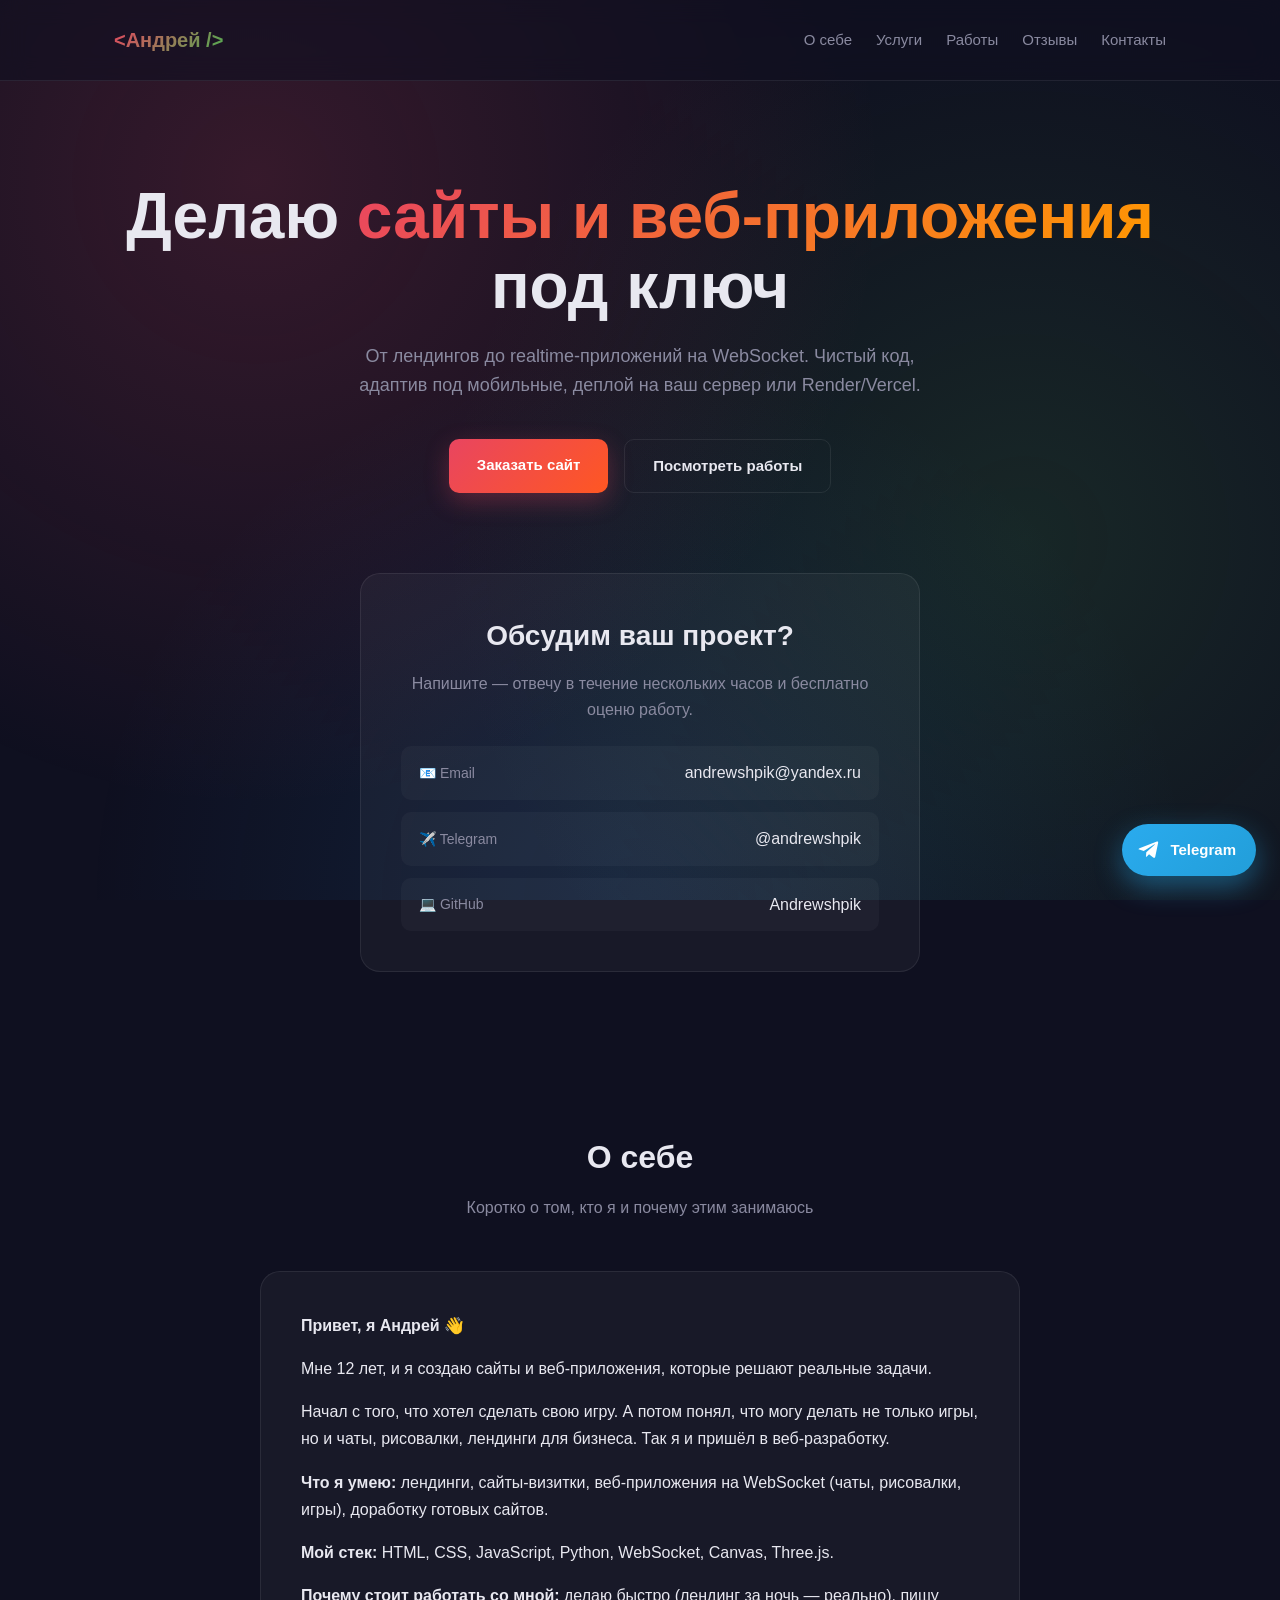
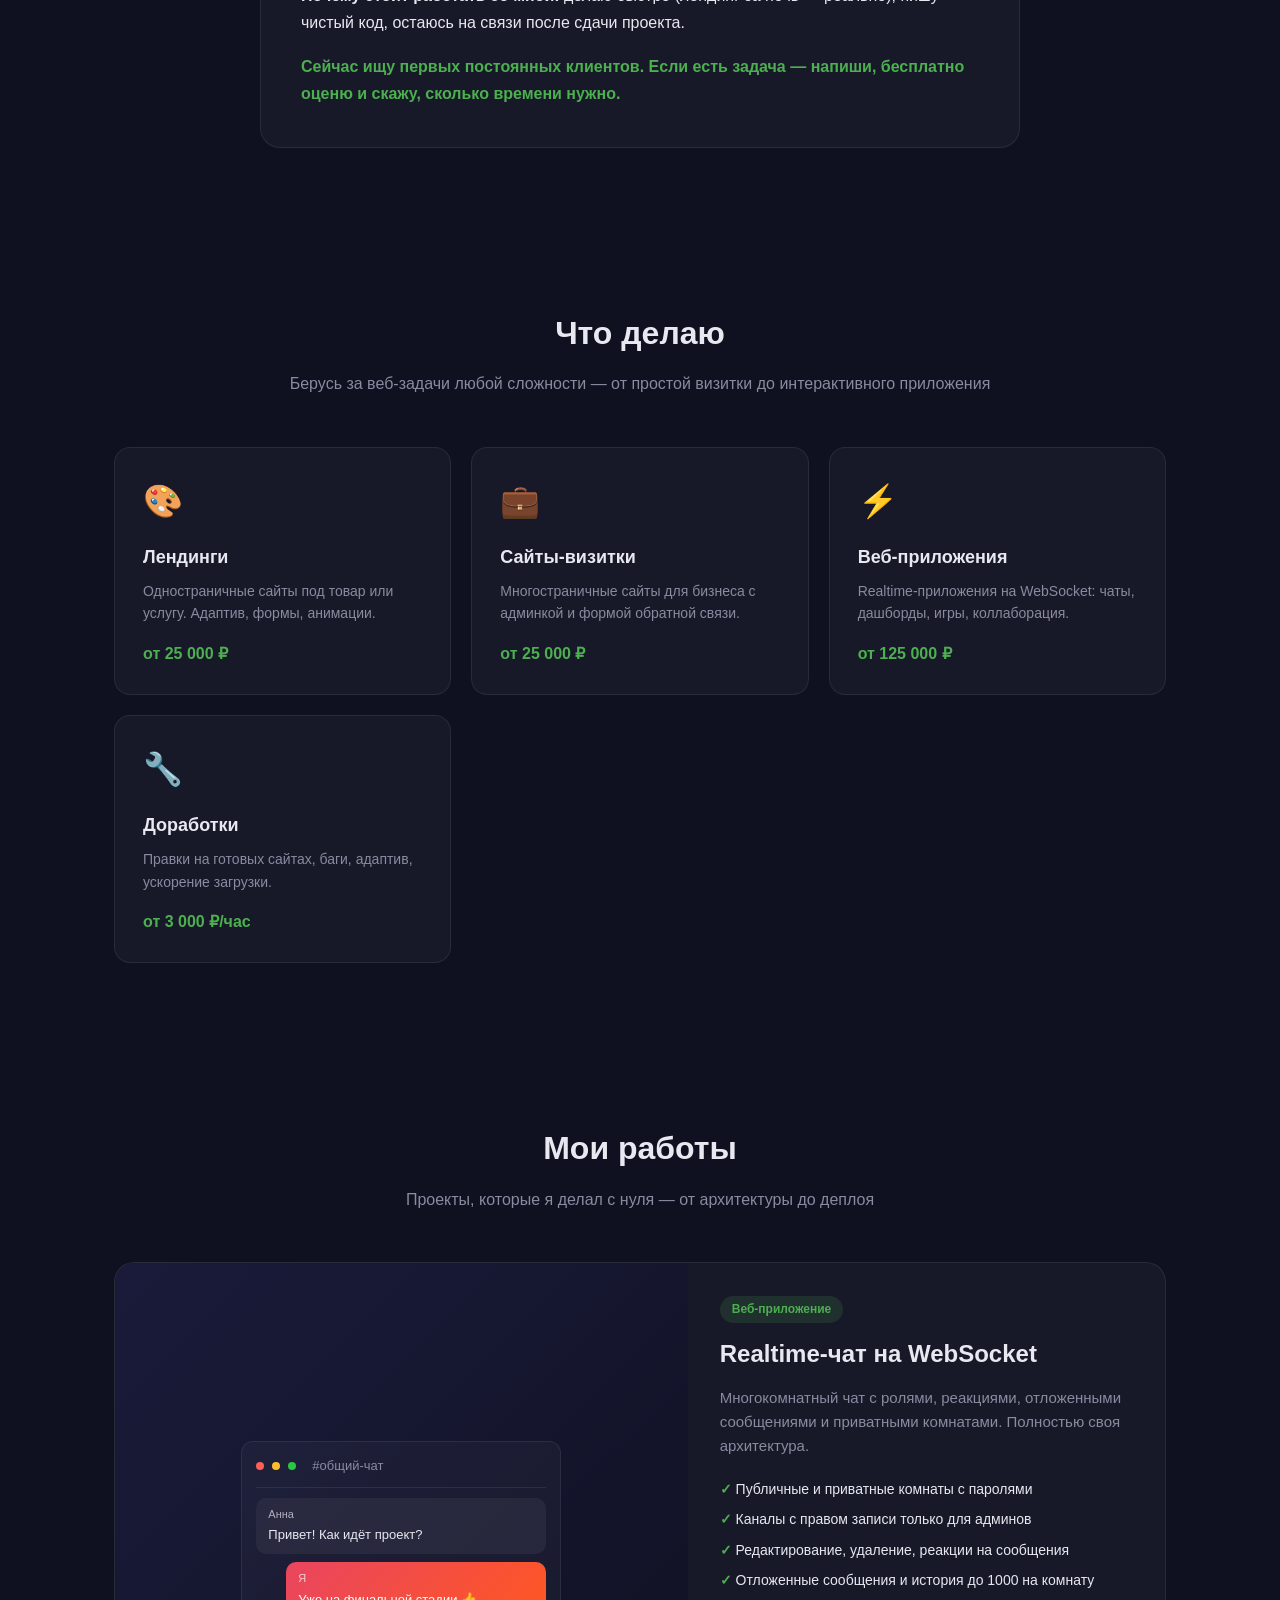
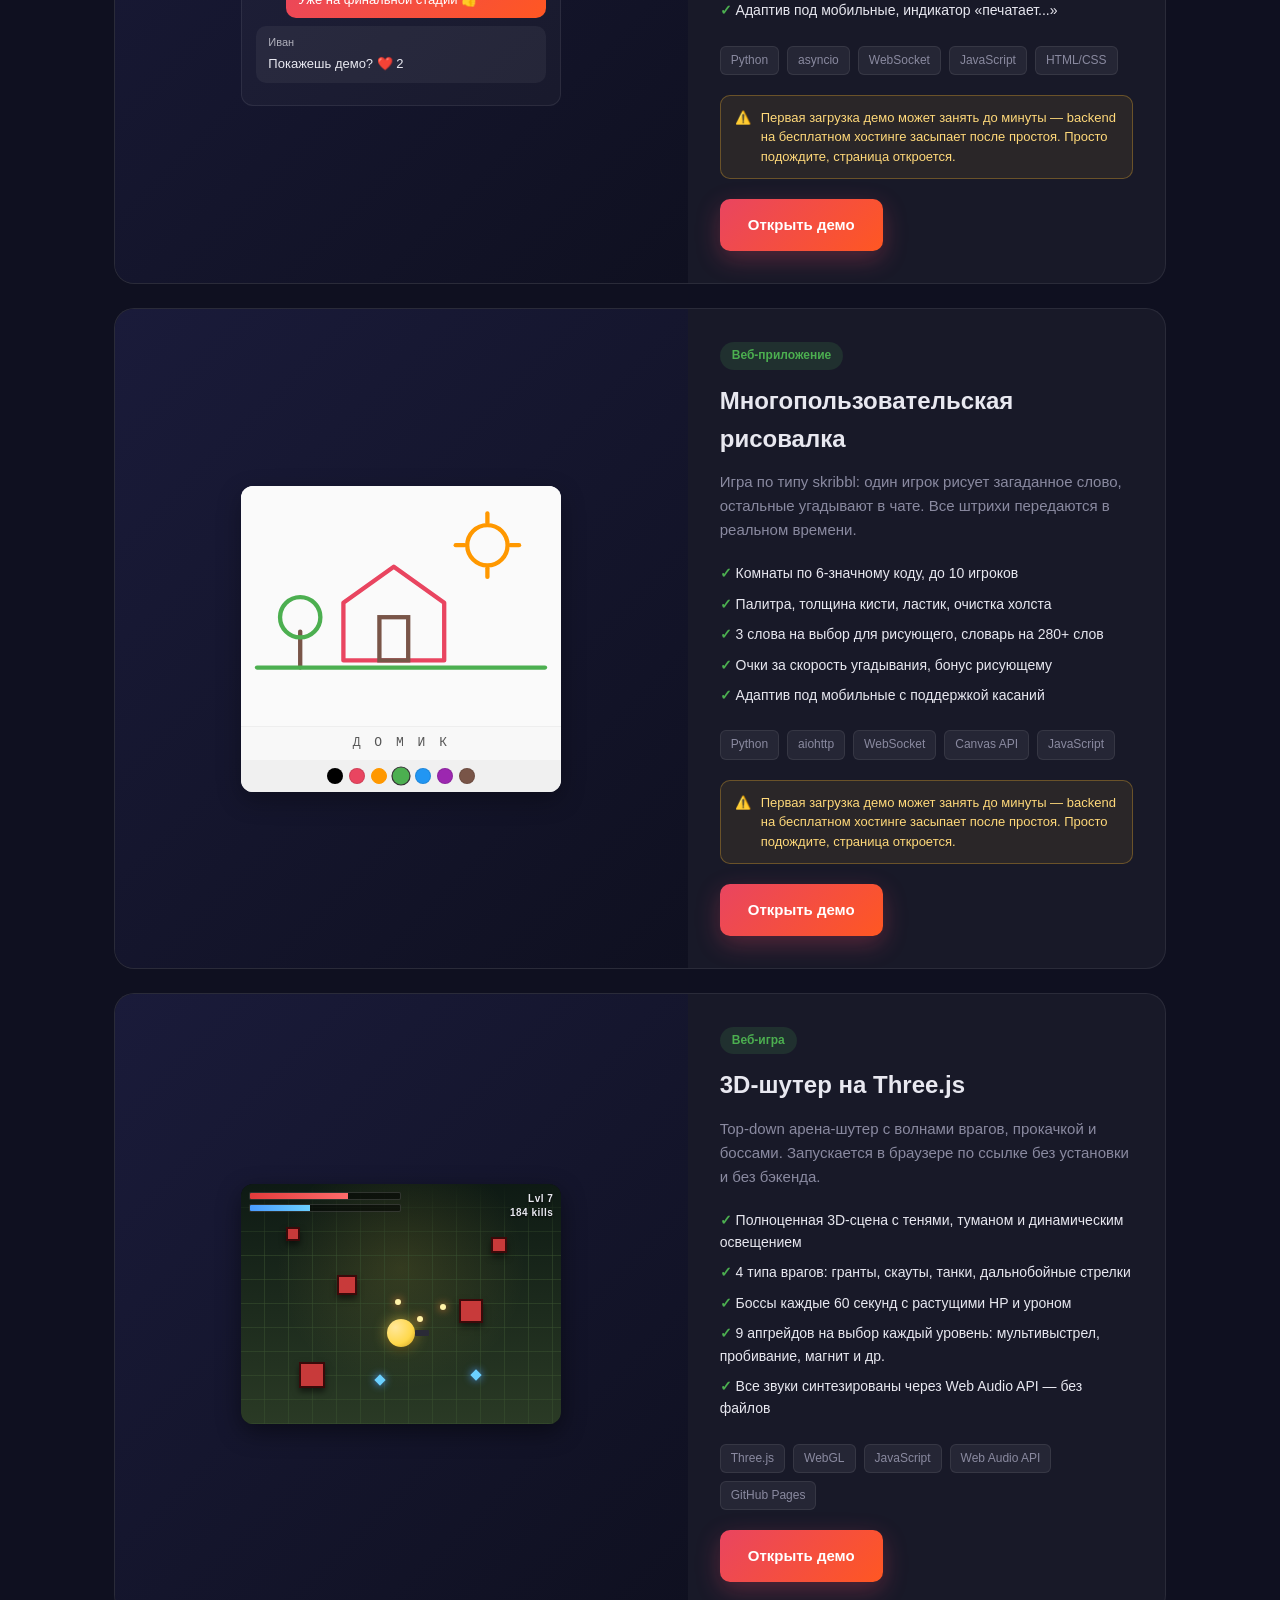
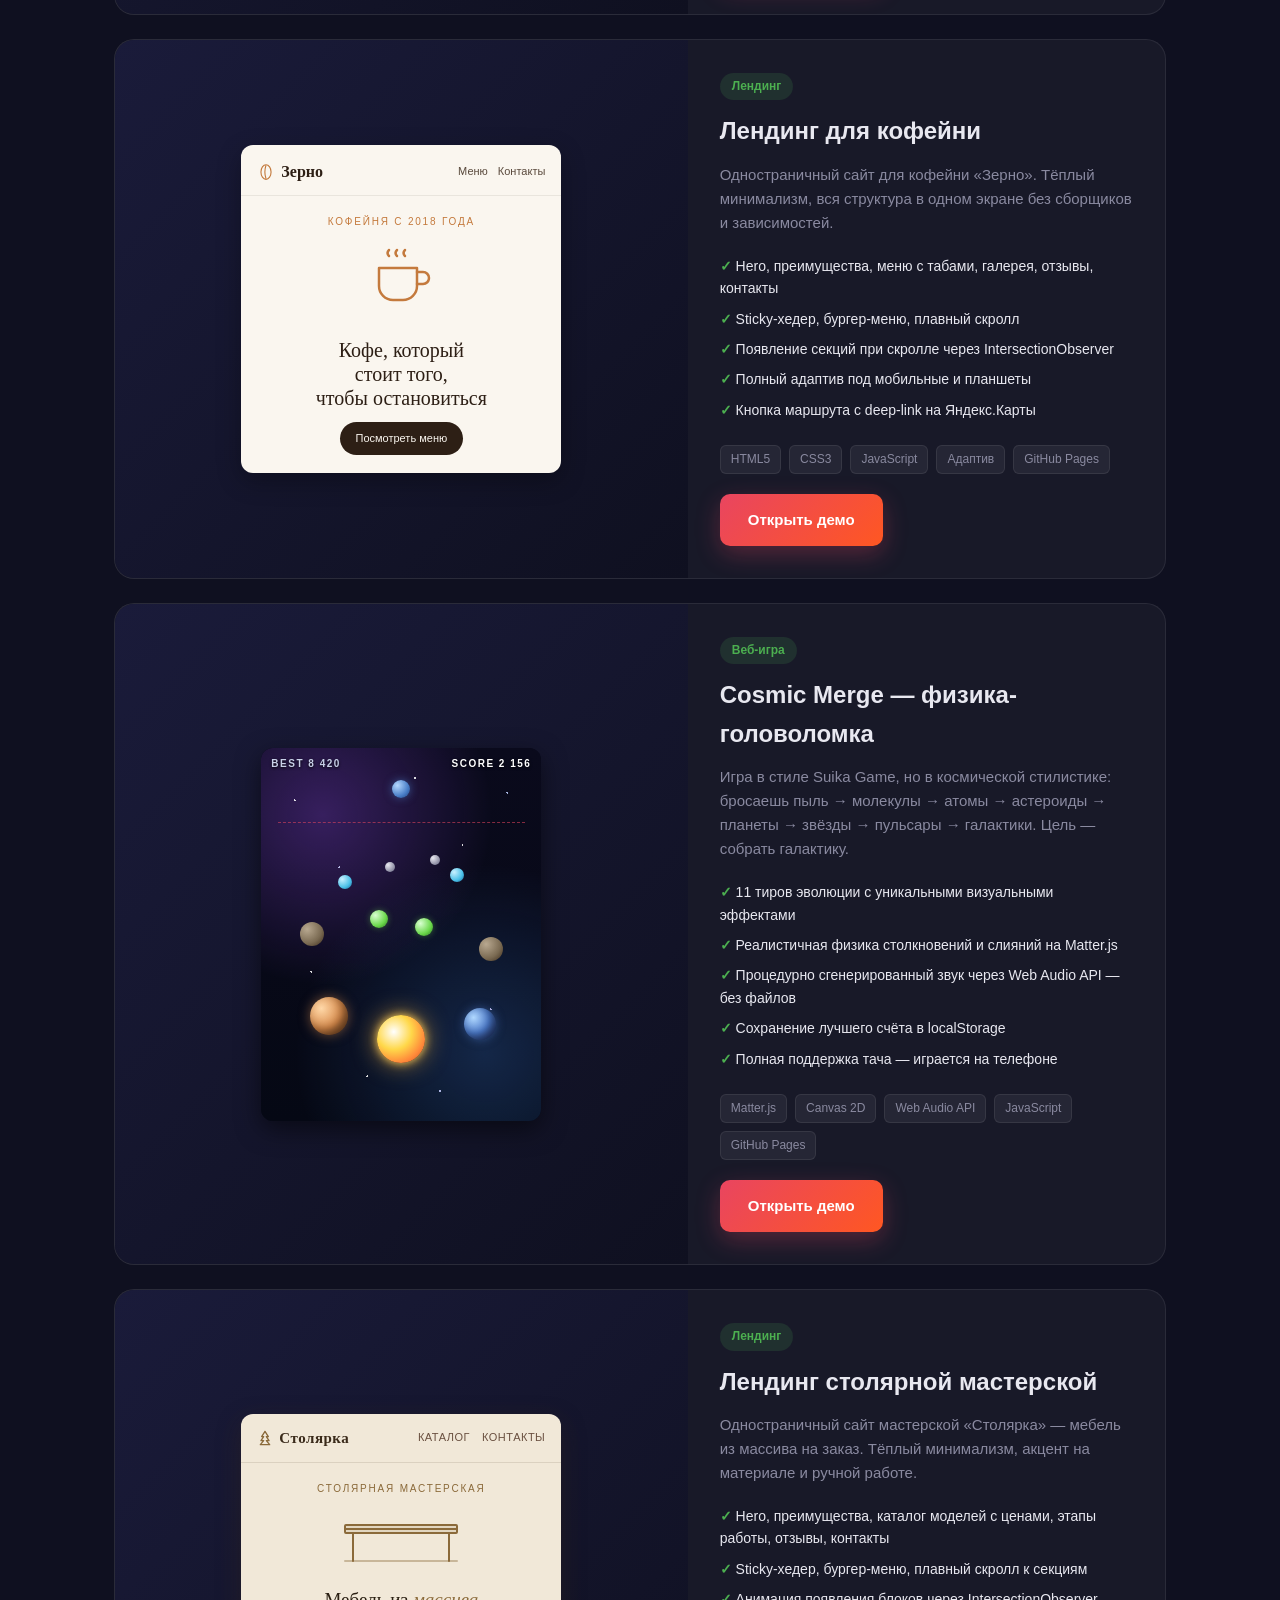
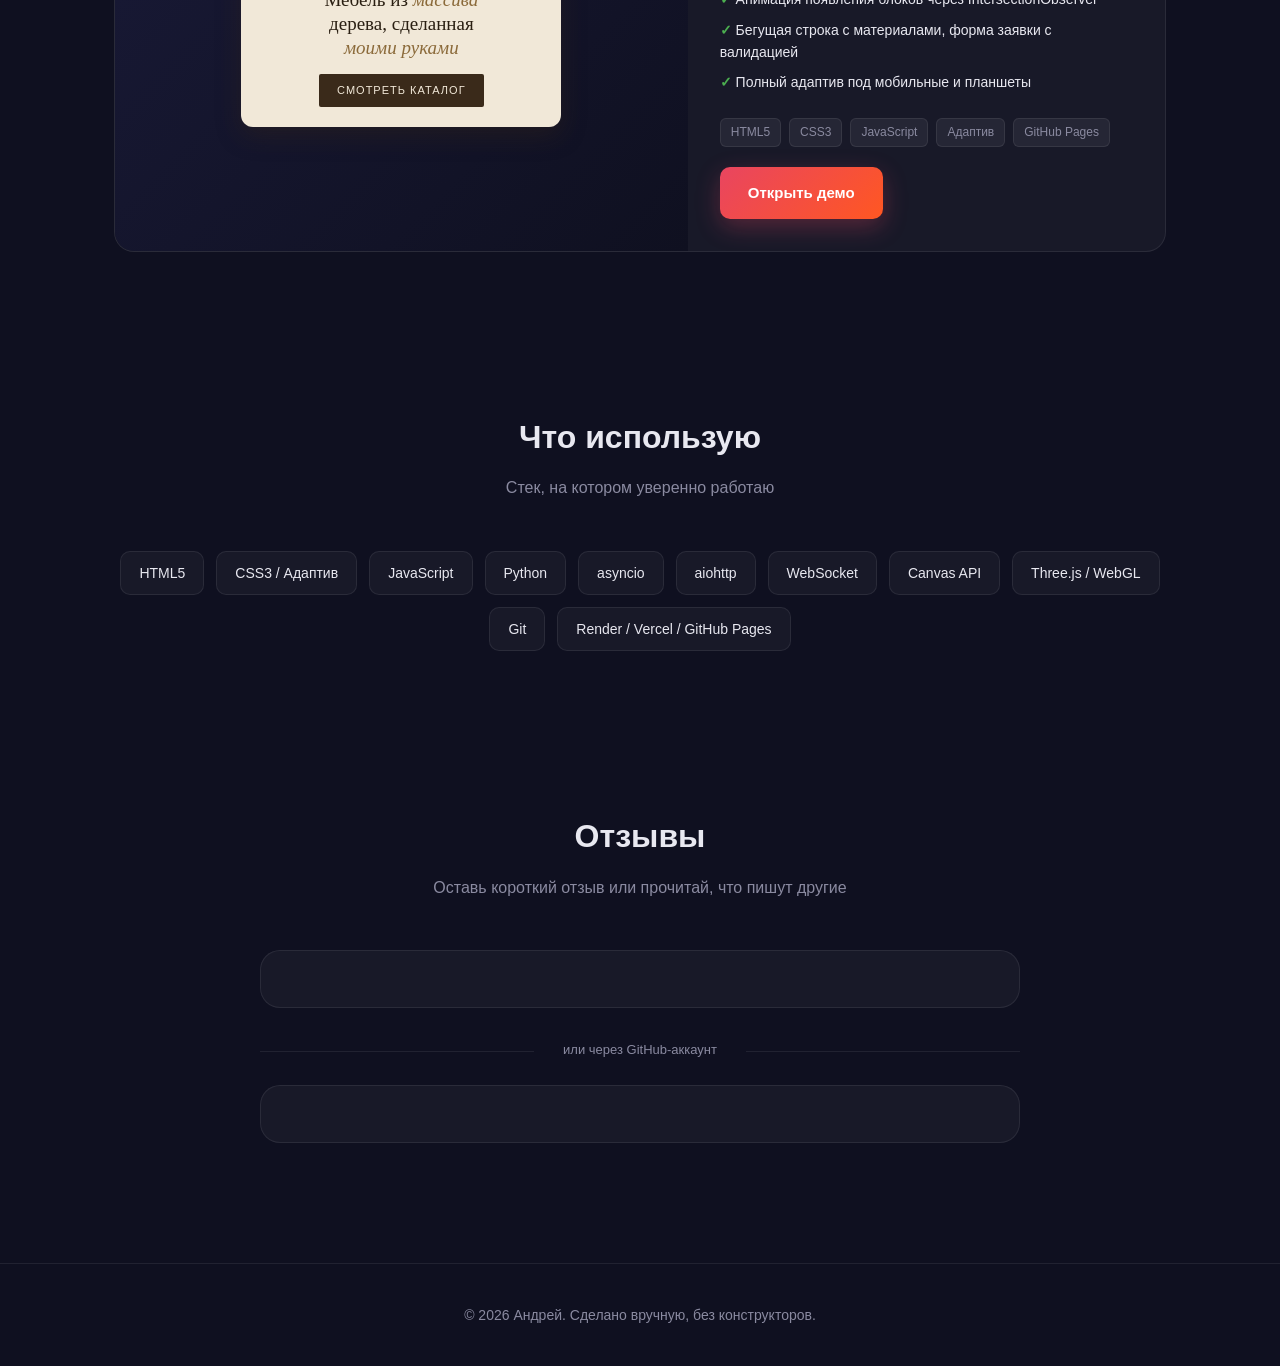
==== index.html @ eb81e56c "Cusdis: впрыск мятных стилей в iframe + правильная локализация (CUSDIS_LOCALE)" ====
<!DOCTYPE html>
<html lang="ru">
<head>
<meta charset="UTF-8">
<meta name="viewport" content="width=device-width, initial-scale=1.0">

<title>Разработка сайтов под ключ | Веб-приложения, лендинги | Андрей</title>
<meta name="description" content="Закажите сайт под ключ: лендинги, веб-приложения на WebSocket, чаты, игры. Адаптивный дизайн, чистый код, быстрая связь. Портфолио и цены на сайте.">
<meta name="keywords" content="заказать сайт, разработка сайтов, веб-разработчик, лендинг под ключ, веб-приложение на WebSocket, realtime чат, сайт-визитка, фрилансер">
<meta name="author" content="Андрей">
<meta name="robots" content="index, follow, max-image-preview:large">
<meta name="theme-color" content="#0f1020">

<link rel="canonical" href="https://andrewshpik.github.io/portfolio/">
<link rel="icon" type="image/svg+xml" href="favicon.svg">

<meta property="og:type" content="website">
<meta property="og:locale" content="ru_RU">
<meta property="og:site_name" content="Портфолио Андрея — веб-разработка">
<meta property="og:url" content="https://andrewshpik.github.io/portfolio/">
<meta property="og:title" content="Разработка сайтов под ключ | Веб-приложения, лендинги | Андрей">
<meta property="og:description" content="Закажите сайт под ключ: лендинги, веб-приложения на WebSocket, чаты, игры. Адаптивный дизайн, чистый код, быстрая связь.">
<meta property="og:image" content="https://andrewshpik.github.io/portfolio/og-image.png">
<meta property="og:image:width" content="1200">
<meta property="og:image:height" content="630">
<meta property="og:image:alt" content="Портфолио веб-разработчика Андрея — сайты и веб-приложения под ключ">

<meta name="twitter:card" content="summary_large_image">
<meta name="twitter:url" content="https://andrewshpik.github.io/portfolio/">
<meta name="twitter:title" content="Разработка сайтов под ключ | Веб-приложения, лендинги | Андрей">
<meta name="twitter:description" content="Закажите сайт под ключ: лендинги, веб-приложения на WebSocket, чаты, игры. Адаптивный дизайн, чистый код, быстрая связь.">
<meta name="twitter:image" content="https://andrewshpik.github.io/portfolio/og-image.png">

<script type="application/ld+json">
{
  "@context": "https://schema.org",
  "@graph": [
    {
      "@type": "Person",
      "@id": "https://andrewshpik.github.io/portfolio/#person",
      "name": "Андрей",
      "url": "https://andrewshpik.github.io/portfolio/",
      "jobTitle": "Веб-разработчик",
      "email": "mailto:andrewshpik@yandex.ru",
      "knowsAbout": ["HTML5", "CSS3", "JavaScript", "Python", "asyncio", "aiohttp", "WebSocket", "Canvas API", "Three.js", "WebGL"],
      "sameAs": [
        "https://t.me/andrewshpik",
        "https://github.com/Andrewshpik"
      ]
    },
    {
      "@type": "WebSite",
      "@id": "https://andrewshpik.github.io/portfolio/#website",
      "url": "https://andrewshpik.github.io/portfolio/",
      "name": "Портфолио Андрея — веб-разработка",
      "inLanguage": "ru",
      "publisher": {"@id": "https://andrewshpik.github.io/portfolio/#person"}
    },
    {
      "@type": "ProfessionalService",
      "name": "Разработка сайтов и веб-приложений под ключ",
      "provider": {"@id": "https://andrewshpik.github.io/portfolio/#person"},
      "areaServed": "RU",
      "description": "Лендинги, сайты-визитки, realtime веб-приложения на WebSocket, доработки готовых сайтов.",
      "url": "https://andrewshpik.github.io/portfolio/#services",
      "hasOfferCatalog": {
        "@type": "OfferCatalog",
        "name": "Услуги веб-разработки",
        "itemListElement": [
          {"@type": "Offer", "name": "Лендинг под ключ", "priceCurrency": "RUB", "price": "25000"},
          {"@type": "Offer", "name": "Сайт-визитка", "priceCurrency": "RUB", "price": "25000"},
          {"@type": "Offer", "name": "Веб-приложение на WebSocket", "priceCurrency": "RUB", "price": "125000"},
          {"@type": "Offer", "name": "Доработки сайтов (час)", "priceCurrency": "RUB", "price": "3000"}
        ]
      }
    }
  ]
}
</script>
<style>
  * { margin: 0; padding: 0; box-sizing: border-box; }

  :root {
    --bg: #0f1020;
    --bg2: #1a1b3a;
    --card: rgba(255, 255, 255, 0.04);
    --border: rgba(255, 255, 255, 0.08);
    --text: #e8e8f0;
    --muted: #8a8aa0;
    --accent: #e94560;
    --accent2: #4caf50;
  }

  html { scroll-behavior: smooth; }

  body {
    font-family: -apple-system, BlinkMacSystemFont, 'Segoe UI', Roboto, sans-serif;
    background: var(--bg);
    color: var(--text);
    line-height: 1.6;
    overflow-x: hidden;
    position: relative;
  }

  body::before {
    content: '';
    position: fixed;
    inset: 0;
    background:
      radial-gradient(circle at 20% 20%, rgba(233, 69, 96, 0.18), transparent 50%),
      radial-gradient(circle at 80% 60%, rgba(76, 175, 80, 0.15), transparent 50%),
      radial-gradient(circle at 50% 100%, rgba(33, 150, 243, 0.12), transparent 50%);
    z-index: -1;
    animation: aurora 20s ease-in-out infinite alternate;
  }

  @keyframes aurora {
    0%   { transform: translate(0, 0) scale(1); }
    100% { transform: translate(-30px, 20px) scale(1.1); }
  }

  .container {
    max-width: 1100px;
    margin: 0 auto;
    padding: 0 24px;
  }

  /* HEADER */
  header {
    padding: 24px 0;
    position: sticky;
    top: 0;
    backdrop-filter: blur(12px);
    background: rgba(15, 16, 32, 0.6);
    border-bottom: 1px solid var(--border);
    z-index: 100;
  }

  .nav {
    display: flex;
    justify-content: space-between;
    align-items: center;
  }

  .logo {
    font-weight: 700;
    font-size: 20px;
    background: linear-gradient(135deg, var(--accent), var(--accent2));
    -webkit-background-clip: text;
    background-clip: text;
    -webkit-text-fill-color: transparent;
  }

  .nav-links {
    display: flex;
    gap: 24px;
  }

  .nav-links a {
    color: var(--muted);
    text-decoration: none;
    font-size: 15px;
    transition: color 0.2s;
  }

  .nav-links a:hover {
    color: var(--text);
  }

  /* HERO */
  .hero {
    padding: 100px 0 80px;
    text-align: center;
  }

  .hero h1 {
    font-size: clamp(36px, 6vw, 64px);
    font-weight: 800;
    margin-bottom: 20px;
    line-height: 1.1;
  }

  .hero h1 span {
    background: linear-gradient(135deg, var(--accent), #ff9800);
    -webkit-background-clip: text;
    background-clip: text;
    -webkit-text-fill-color: transparent;
  }

  .hero p {
    font-size: 18px;
    color: var(--muted);
    max-width: 600px;
    margin: 0 auto 40px;
  }

  .cta {
    display: inline-flex;
    gap: 16px;
    flex-wrap: wrap;
    justify-content: center;
  }

  .btn {
    display: inline-block;
    padding: 14px 28px;
    border-radius: 10px;
    text-decoration: none;
    font-weight: 600;
    font-size: 15px;
    transition: transform 0.2s, box-shadow 0.2s;
    cursor: pointer;
    border: none;
  }

  .btn-primary {
    background: linear-gradient(135deg, var(--accent), #ff5722);
    color: white;
    box-shadow: 0 8px 24px rgba(233, 69, 96, 0.3);
  }

  .btn-primary:hover {
    transform: translateY(-2px);
    box-shadow: 0 12px 32px rgba(233, 69, 96, 0.5);
  }

  .btn-outline {
    background: transparent;
    color: var(--text);
    border: 1px solid var(--border);
  }

  .btn-outline:hover {
    background: var(--card);
    transform: translateY(-2px);
  }

  /* SECTIONS */
  section {
    padding: 80px 0;
  }

  .section-title {
    font-size: 32px;
    font-weight: 700;
    margin-bottom: 12px;
    text-align: center;
  }

  .section-sub {
    color: var(--muted);
    text-align: center;
    margin-bottom: 50px;
  }

  /* ABOUT */
  .about-card {
    background: var(--card);
    border: 1px solid var(--border);
    border-radius: 20px;
    padding: 40px;
    max-width: 760px;
    margin: 0 auto;
  }

  .about-greeting {
    font-size: 22px;
    font-weight: 700;
    margin-bottom: 18px;
  }

  .about-card p {
    color: var(--text);
    font-size: 16px;
    line-height: 1.7;
    margin-bottom: 16px;
  }

  .about-card p:last-child {
    margin-bottom: 0;
  }

  .about-card p strong {
    color: var(--text);
    font-weight: 600;
  }

  .about-card .about-accent {
    color: var(--accent2);
    font-weight: 600;
  }

  @media (max-width: 768px) {
    .about-card { padding: 26px 20px; }
    .about-greeting { font-size: 19px; }
    .about-card p { font-size: 15px; }
  }

  /* SERVICES */
  .services {
    display: grid;
    grid-template-columns: repeat(auto-fit, minmax(260px, 1fr));
    gap: 20px;
  }

  .service {
    background: var(--card);
    border: 1px solid var(--border);
    border-radius: 16px;
    padding: 28px;
    transition: transform 0.2s, border-color 0.2s;
  }

  .service:hover {
    transform: translateY(-4px);
    border-color: rgba(233, 69, 96, 0.4);
  }

  .service-icon {
    font-size: 32px;
    margin-bottom: 16px;
  }

  .service h3 {
    font-size: 18px;
    margin-bottom: 8px;
  }

  .service p {
    color: var(--muted);
    font-size: 14px;
    margin-bottom: 16px;
  }

  .service .price {
    color: var(--accent2);
    font-weight: 700;
    font-size: 16px;
  }

  /* PROJECTS */
  .projects {
    display: grid;
    gap: 24px;
  }

  .project {
    background: var(--card);
    border: 1px solid var(--border);
    border-radius: 20px;
    overflow: hidden;
    display: grid;
    grid-template-columns: 1.2fr 1fr;
    gap: 0;
  }

  @media (max-width: 800px) {
    .project { grid-template-columns: 1fr; }
  }

  .project-preview {
    background: linear-gradient(135deg, #1a1b3a 0%, #0f1020 100%);
    padding: 30px;
    display: flex;
    align-items: center;
    justify-content: center;
    min-height: 320px;
    position: relative;
    overflow: hidden;
  }

  .chat-mock {
    width: 100%;
    max-width: 320px;
    background: rgba(255, 255, 255, 0.03);
    border: 1px solid var(--border);
    border-radius: 12px;
    padding: 14px;
    font-size: 13px;
  }

  .chat-mock-header {
    display: flex;
    align-items: center;
    gap: 8px;
    padding-bottom: 10px;
    border-bottom: 1px solid var(--border);
    margin-bottom: 10px;
    color: var(--muted);
  }

  .dot {
    width: 8px; height: 8px; border-radius: 50%;
  }
  .dot-r { background: #ff5f57; }
  .dot-y { background: #ffbd2e; }
  .dot-g { background: #28c840; }

  .chat-msg {
    margin: 8px 0;
    padding: 8px 12px;
    border-radius: 10px;
    background: rgba(255, 255, 255, 0.05);
    word-wrap: break-word;
  }

  .chat-msg.me {
    background: linear-gradient(135deg, var(--accent), #ff5722);
    color: white;
    margin-left: 30px;
  }

  .chat-msg .name {
    font-size: 11px;
    opacity: 0.7;
    margin-bottom: 2px;
  }

  /* DRAW MOCK */
  .draw-mock {
    width: 100%;
    max-width: 320px;
    background: white;
    border-radius: 12px;
    overflow: hidden;
    box-shadow: 0 8px 24px rgba(0, 0, 0, 0.3);
  }

  .draw-mock-canvas {
    background: #fafafa;
    padding: 16px 12px 8px;
    aspect-ratio: 4 / 3;
    display: flex;
    align-items: center;
    justify-content: center;
  }

  .draw-mock-canvas svg {
    width: 100%;
    height: 100%;
  }

  .draw-mock-tools {
    display: flex;
    gap: 6px;
    padding: 8px 12px;
    background: #f0f0f0;
    align-items: center;
    justify-content: center;
  }

  .draw-color {
    width: 16px;
    height: 16px;
    border-radius: 50%;
    border: 1.5px solid rgba(0, 0, 0, 0.1);
  }

  .draw-color.active {
    border-color: #333;
    transform: scale(1.2);
  }

  .draw-mock-word {
    text-align: center;
    padding: 6px;
    font-family: 'SF Mono', Consolas, monospace;
    color: #555;
    background: #f8f8f8;
    border-top: 1px solid #eee;
    font-size: 13px;
    letter-spacing: 3px;
  }

  /* WAVE SHOOTER MOCK */
  .wave-mock {
    width: 100%;
    max-width: 320px;
    background: #0a0a12;
    border-radius: 12px;
    overflow: hidden;
    box-shadow: 0 8px 24px rgba(0, 0, 0, 0.45);
    position: relative;
  }

  .wave-mock-scene {
    aspect-ratio: 4 / 3;
    background:
      radial-gradient(ellipse at 50% 35%, rgba(255, 216, 74, 0.12), transparent 55%),
      linear-gradient(180deg, #0e1a14 0%, #2a3a25 100%);
    position: relative;
    overflow: hidden;
  }

  .wave-mock-grid {
    position: absolute; inset: 0;
    background-image:
      linear-gradient(rgba(58, 82, 48, 0.5) 1px, transparent 1px),
      linear-gradient(90deg, rgba(58, 82, 48, 0.5) 1px, transparent 1px);
    background-size: 24px 24px;
    background-position: -1px -1px;
    mask-image: linear-gradient(180deg, transparent 0%, #000 30%, #000 100%);
    -webkit-mask-image: linear-gradient(180deg, transparent 0%, #000 30%, #000 100%);
  }

  .wave-mock-scene .player {
    position: absolute;
    left: 50%; top: 62%;
    width: 28px; height: 28px;
    margin-left: -14px; margin-top: -14px;
    border-radius: 50%;
    background: radial-gradient(circle at 30% 30%, #ffe79a, #ffd84a 60%, #c89a20);
    box-shadow: 0 0 14px rgba(255, 216, 74, 0.6), 0 4px 6px rgba(0, 0, 0, 0.6);
  }

  .wave-mock-scene .player::after {
    content: '';
    position: absolute;
    top: 50%; left: 100%;
    width: 14px; height: 6px;
    margin-top: -3px;
    background: #2a2a36;
    border-radius: 1px;
  }

  .wave-mock-scene .enemy {
    position: absolute;
    background: #c83a3a;
    border: 2px solid #3a0a0a;
    box-shadow: 0 4px 6px rgba(0, 0, 0, 0.5);
  }

  .wave-mock-scene .bullet {
    position: absolute;
    width: 6px; height: 6px;
    border-radius: 50%;
    background: #fff3a8;
    box-shadow: 0 0 8px #ff8a3a;
  }

  .wave-mock-scene .orb {
    position: absolute;
    width: 8px; height: 8px;
    background: #6bd0ff;
    transform: rotate(45deg);
    box-shadow: 0 0 8px #4a9bff;
  }

  .wave-mock-hud {
    position: absolute;
    top: 8px; left: 8px; right: 8px;
    display: flex;
    flex-direction: column;
    gap: 4px;
  }

  .wave-mock-hud .bar {
    width: 50%;
    height: 8px;
    background: rgba(0, 0, 0, 0.5);
    border: 1px solid rgba(255, 255, 255, 0.15);
    border-radius: 2px;
    overflow: hidden;
  }

  .wave-mock-hud .bar > div { height: 100%; }
  .wave-mock-hud .bar.hp > div { width: 65%; background: linear-gradient(90deg, #e23b3b, #ff6b6b); }
  .wave-mock-hud .bar.xp > div { width: 40%; background: linear-gradient(90deg, #4a9bff, #6bd0ff); }

  .wave-mock-stats {
    position: absolute;
    top: 8px; right: 8px;
    font-size: 10px;
    font-weight: 700;
    color: #e8e8f0;
    text-shadow: 0 1px 3px rgba(0, 0, 0, 0.9);
    letter-spacing: 0.5px;
    text-align: right;
    line-height: 1.4;
  }

  /* COSMIC MERGE MOCK */
  .cosmic-mock {
    width: 100%;
    max-width: 280px;
    background: #050818;
    border-radius: 12px;
    overflow: hidden;
    box-shadow: 0 8px 24px rgba(0, 0, 0, 0.5);
  }

  .cosmic-mock-scene {
    aspect-ratio: 3 / 4;
    background:
      radial-gradient(circle at 22% 18%, rgba(140, 70, 220, 0.35), transparent 45%),
      radial-gradient(circle at 80% 82%, rgba(60, 130, 220, 0.25), transparent 50%),
      linear-gradient(180deg, #0a0a1c 0%, #050814 100%);
    position: relative;
    overflow: hidden;
  }

  .cosmic-mock-stars {
    position: absolute; inset: 0;
    background-image:
      radial-gradient(1px 1px at 12% 14%, #fff 99%, transparent),
      radial-gradient(1px 1px at 28% 32%, #cfd6ff 99%, transparent),
      radial-gradient(1px 1px at 55% 8%, #fff 99%, transparent),
      radial-gradient(1px 1px at 72% 26%, #fff 99%, transparent),
      radial-gradient(1px 1px at 88% 12%, #c0d0ff 99%, transparent),
      radial-gradient(1px 1px at 18% 60%, #fff 99%, transparent),
      radial-gradient(1px 1px at 82% 70%, #d8d0ff 99%, transparent),
      radial-gradient(1px 1px at 38% 88%, #fff 99%, transparent),
      radial-gradient(1px 1px at 64% 92%, #c8d0ff 99%, transparent);
    opacity: 0.85;
  }

  .cosmic-mock-hud {
    position: absolute;
    top: 8px; left: 10px; right: 10px;
    display: flex;
    justify-content: space-between;
    align-items: center;
    font-size: 10px;
    font-weight: 700;
    letter-spacing: 1.5px;
    color: #c8d0e8;
    text-shadow: 0 1px 3px rgba(0, 0, 0, 0.9);
    z-index: 2;
  }

  .cosmic-mock-hud .score {
    color: #fff;
  }

  .cosmic-mock-line {
    position: absolute;
    top: 20%; left: 6%; right: 6%;
    height: 0;
    border-top: 1px dashed rgba(233, 69, 96, 0.55);
    z-index: 1;
  }

  .cosmic-orb {
    position: absolute;
    border-radius: 50%;
    transform: translate(-50%, -50%);
  }

  .cosmic-orb.next {
    top: 11%; left: 50%;
    width: 18px; height: 18px;
    background: radial-gradient(circle at 30% 30%, #b4d8ff, #4a7fc8 60%, #1a3a7a);
    box-shadow: 0 0 8px rgba(74, 127, 200, 0.6);
  }

  .cosmic-orb.t-dust {
    width: 10px; height: 10px;
    background: radial-gradient(circle at 30% 30%, #e8e8f0, #8a8aa0 70%, #4a4a60);
  }
  .cosmic-orb.t-mol {
    width: 14px; height: 14px;
    background: radial-gradient(circle at 30% 30%, #c8f0ff, #4ac0e8 60%, #1a6090);
  }
  .cosmic-orb.t-atom {
    width: 18px; height: 18px;
    background: radial-gradient(circle at 30% 30%, #d8ffd0, #6ad84a 60%, #2a7020);
    box-shadow: 0 0 6px rgba(106, 216, 74, 0.4);
  }
  .cosmic-orb.t-rock {
    width: 24px; height: 24px;
    background: radial-gradient(circle at 30% 30%, #b8a890, #7a6a52 60%, #3a2a1a);
  }
  .cosmic-orb.t-planet {
    width: 32px; height: 32px;
    background: radial-gradient(circle at 30% 30%, #b0d8ff, #4a78c8 50%, #1a2860);
    box-shadow: 0 0 10px rgba(74, 120, 200, 0.5), inset -4px -4px 8px rgba(0, 0, 0, 0.4);
  }
  .cosmic-orb.t-planet2 {
    width: 38px; height: 38px;
    background: radial-gradient(circle at 30% 30%, #ffd8a8, #d88a4a 55%, #6a3a1a);
    box-shadow: 0 0 12px rgba(216, 138, 74, 0.5), inset -5px -5px 10px rgba(0, 0, 0, 0.4);
  }
  .cosmic-orb.t-star {
    width: 48px; height: 48px;
    background: radial-gradient(circle at 35% 35%, #ffffff, #ffd84a 40%, #ff8a3a 70%, #c84a1a);
    box-shadow: 0 0 24px rgba(255, 180, 60, 0.7), 0 0 8px rgba(255, 220, 100, 0.9);
  }

  /* WOOD / DUBRAVA MOCK */
  .wood-mock {
    width: 100%;
    max-width: 320px;
    background: #f1e8d8;
    border-radius: 12px;
    overflow: hidden;
    box-shadow: 0 8px 24px rgba(60, 40, 20, 0.35);
    color: #3a2a1a;
    font-family: Georgia, serif;
  }

  .wood-mock-head {
    padding: 12px 16px;
    display: flex;
    justify-content: space-between;
    align-items: center;
    border-bottom: 1px solid rgba(60, 40, 20, 0.12);
  }

  .wood-mock-logo {
    display: flex;
    align-items: center;
    gap: 6px;
    font-size: 15px;
    font-weight: 600;
    letter-spacing: 0.5px;
    color: #3a2a1a;
  }

  .wood-mock-logo svg {
    width: 16px;
    height: 16px;
    color: #8b6a3a;
  }

  .wood-mock-nav {
    display: flex;
    gap: 12px;
    font-size: 11px;
    font-family: -apple-system, sans-serif;
    color: #6a5040;
    letter-spacing: 0.5px;
    text-transform: uppercase;
  }

  .wood-mock-body {
    padding: 18px 18px 20px;
    text-align: center;
  }

  .wood-mock-eyebrow {
    font-family: -apple-system, sans-serif;
    font-size: 10px;
    letter-spacing: 0.18em;
    color: #8b6a3a;
    text-transform: uppercase;
    margin-bottom: 10px;
  }

  .wood-mock-body h4 {
    font-family: Georgia, serif;
    font-weight: 400;
    font-size: 19px;
    line-height: 1.25;
    margin-bottom: 14px;
    color: #2a1f12;
  }

  .wood-mock-body h4 em {
    font-style: italic;
    color: #8b6a3a;
  }

  .wood-mock-table {
    width: 140px;
    height: 60px;
    margin: 0 auto 14px;
    color: #8b6a3a;
  }

  .wood-mock-cta {
    display: inline-block;
    padding: 8px 18px;
    background: #3a2a1a;
    color: #f1e8d8;
    border-radius: 2px;
    font-family: -apple-system, sans-serif;
    font-size: 11px;
    font-weight: 500;
    letter-spacing: 1px;
    text-transform: uppercase;
  }

  /* CAFE MOCK */
  .cafe-mock {
    width: 100%;
    max-width: 320px;
    background: #faf6ef;
    border-radius: 12px;
    overflow: hidden;
    box-shadow: 0 8px 24px rgba(0, 0, 0, 0.3);
    color: #2d1f15;
    font-family: 'Inter', sans-serif;
  }

  .cafe-mock-head {
    padding: 14px 16px 10px;
    display: flex;
    justify-content: space-between;
    align-items: center;
    border-bottom: 1px solid rgba(45, 31, 21, 0.08);
  }

  .cafe-mock-logo {
    font-family: Georgia, serif;
    font-size: 16px;
    font-weight: 600;
    display: flex;
    align-items: center;
    gap: 6px;
  }

  .cafe-mock-logo svg {
    width: 18px;
    height: 18px;
    color: #c47a3d;
  }

  .cafe-mock-nav {
    display: flex;
    gap: 10px;
    font-size: 11px;
    color: #5a4a3d;
  }

  .cafe-mock-body {
    padding: 18px 16px;
    text-align: center;
  }

  .cafe-mock-body .eyebrow {
    font-size: 10px;
    letter-spacing: 0.18em;
    color: #c47a3d;
    text-transform: uppercase;
    margin-bottom: 8px;
  }

  .cafe-mock-body h4 {
    font-family: Georgia, serif;
    font-weight: 500;
    font-size: 20px;
    line-height: 1.2;
    margin-bottom: 12px;
    color: #2d1f15;
  }

  .cafe-mock-cup {
    width: 80px;
    height: 80px;
    margin: 0 auto 12px;
    color: #c47a3d;
  }

  .cafe-mock-cta {
    display: inline-block;
    padding: 8px 16px;
    background: #2d1f15;
    color: #faf6ef;
    border-radius: 999px;
    font-size: 11px;
    font-weight: 500;
  }

  .project-info {
    padding: 32px;
  }

  .project-tag {
    display: inline-block;
    background: rgba(76, 175, 80, 0.15);
    color: var(--accent2);
    padding: 4px 12px;
    border-radius: 20px;
    font-size: 12px;
    font-weight: 600;
    margin-bottom: 12px;
  }

  .project h3 {
    font-size: 24px;
    margin-bottom: 12px;
  }

  .project-desc {
    color: var(--muted);
    margin-bottom: 16px;
    font-size: 15px;
  }

  .project-features {
    list-style: none;
    margin-bottom: 20px;
  }

  .project-features li {
    padding: 4px 0;
    font-size: 14px;
    color: var(--text);
  }

  .project-features li::before {
    content: '✓ ';
    color: var(--accent2);
    font-weight: 700;
  }

  .project-stack {
    display: flex;
    flex-wrap: wrap;
    gap: 8px;
    margin-bottom: 20px;
  }

  .stack-tag {
    background: rgba(255, 255, 255, 0.06);
    border: 1px solid var(--border);
    padding: 4px 10px;
    border-radius: 6px;
    font-size: 12px;
    color: var(--muted);
  }

  .project-actions {
    display: flex;
    gap: 12px;
    flex-wrap: wrap;
  }

  .project-note {
    display: flex;
    align-items: flex-start;
    gap: 10px;
    margin-bottom: 20px;
    padding: 12px 14px;
    background: rgba(255, 189, 46, 0.08);
    border: 1px solid rgba(255, 189, 46, 0.3);
    border-radius: 10px;
    font-size: 13px;
    color: #ffd97a;
    line-height: 1.5;
  }

  .project-note::before {
    content: '⚠️';
    flex-shrink: 0;
  }

  /* SKILLS */
  .skills {
    display: flex;
    flex-wrap: wrap;
    gap: 12px;
    justify-content: center;
  }

  .skill {
    background: var(--card);
    border: 1px solid var(--border);
    padding: 10px 18px;
    border-radius: 10px;
    font-size: 14px;
  }

  /* GISCUS */
  .giscus-wrap {
    max-width: 760px;
    margin: 0 auto;
    background: var(--card);
    border: 1px solid var(--border);
    border-radius: 20px;
    padding: 28px;
  }

  .giscus-wrap .giscus,
  .giscus-wrap .giscus-frame {
    width: 100%;
  }

  @media (max-width: 768px) {
    .giscus-wrap { padding: 18px; }
  }

  .reviews-divider {
    max-width: 760px;
    margin: 32px auto 24px;
    text-align: center;
    color: var(--muted);
    font-size: 13px;
    position: relative;
  }

  .reviews-divider::before,
  .reviews-divider::after {
    content: '';
    position: absolute;
    top: 50%;
    width: 36%;
    height: 1px;
    background: var(--border);
  }

  .reviews-divider::before { left: 0; }
  .reviews-divider::after  { right: 0; }

  /* CUSDIS */
  .cusdis-wrap {
    max-width: 760px;
    margin: 0 auto;
    background: var(--card);
    border: 1px solid var(--border);
    border-radius: 20px;
    padding: 28px;
  }

  .cusdis-wrap #cusdis_thread iframe {
    width: 100% !important;
    background: transparent !important;
  }

  @media (max-width: 768px) {
    .cusdis-wrap { padding: 18px; }
  }

  /* CONTACT */
  .contact-card {
    background: var(--card);
    border: 1px solid var(--border);
    border-radius: 20px;
    padding: 40px;
    text-align: center;
    max-width: 560px;
    margin: 0 auto;
  }

  .contact-card h2 {
    font-size: 28px;
    margin-bottom: 12px;
  }

  .contact-card p {
    color: var(--muted);
    margin-bottom: 24px;
  }

  .contacts {
    display: flex;
    flex-direction: column;
    gap: 12px;
    text-align: left;
  }

  .contact-row {
    display: flex;
    justify-content: space-between;
    align-items: center;
    padding: 14px 18px;
    background: rgba(255, 255, 255, 0.03);
    border-radius: 10px;
    text-decoration: none;
    color: var(--text);
    transition: background 0.2s;
  }

  .contact-row:hover {
    background: rgba(255, 255, 255, 0.07);
  }

  .contact-row .label {
    color: var(--muted);
    font-size: 14px;
  }

  /* TELEGRAM FAB */
  .tg-fab {
    position: fixed;
    right: 24px;
    bottom: 24px;
    z-index: 200;
    display: inline-flex;
    align-items: center;
    gap: 10px;
    padding: 14px 20px 14px 16px;
    background: linear-gradient(135deg, #2aabee, #229ed9);
    color: white;
    text-decoration: none;
    font-weight: 600;
    font-size: 15px;
    border-radius: 999px;
    box-shadow: 0 10px 28px rgba(42, 171, 238, 0.45), 0 2px 6px rgba(0, 0, 0, 0.3);
    transition: transform 0.2s, box-shadow 0.2s;
  }

  .tg-fab:hover {
    transform: translateY(-2px);
    box-shadow: 0 14px 36px rgba(42, 171, 238, 0.6), 0 2px 6px rgba(0, 0, 0, 0.3);
  }

  .tg-fab svg {
    width: 22px;
    height: 22px;
    flex-shrink: 0;
  }

  @media (max-width: 600px) {
    .tg-fab {
      right: 16px;
      bottom: 16px;
      padding: 12px;
      font-size: 0;
      gap: 0;
    }
    .tg-fab svg {
      width: 24px;
      height: 24px;
    }
  }

  /* FOOTER */
  footer {
    padding: 40px 0;
    text-align: center;
    color: var(--muted);
    font-size: 14px;
    border-top: 1px solid var(--border);
    margin-top: 40px;
  }

  /* MOBILE */
  @media (max-width: 768px) {
    .container { padding: 0 16px; }

    header { padding: 14px 0; }
    .logo { font-size: 17px; }
    .nav-links { gap: 14px; }
    .nav-links a { font-size: 13px; }

    .hero { padding: 50px 0 40px; }
    .hero p { font-size: 16px; margin-bottom: 28px; }
    .cta { gap: 10px; width: 100%; }
    .btn { padding: 12px 20px; font-size: 14px; }
    .cta .btn { flex: 1 1 auto; text-align: center; min-width: 140px; }

    section { padding: 50px 0; }
    .section-title { font-size: 26px; }
    .section-sub { font-size: 14px; margin-bottom: 32px; }

    .services { grid-template-columns: 1fr; gap: 14px; }
    .service { padding: 22px; }

    .projects { gap: 18px; }
    .project-preview { padding: 22px; min-height: 240px; }
    .project-info { padding: 22px; }
    .project h3 { font-size: 20px; }
    .project-desc { font-size: 14px; }
    .project-features li { font-size: 13px; }
    .project-actions { gap: 10px; }
    .project-actions .btn { flex: 1 1 auto; text-align: center; min-width: 140px; }

    .contact-card { padding: 26px 20px; }
    .contact-card h2 { font-size: 22px; }
    .contact-card p { font-size: 14px; }
    .contact-row { padding: 12px 14px; flex-wrap: wrap; gap: 4px; }
    .contact-row span:not(.label) { font-size: 14px; word-break: break-all; }

    footer { padding: 28px 0; font-size: 13px; }
  }

  @media (max-width: 480px) {
    .nav-links { gap: 10px; }
    .nav-links a { font-size: 12px; }
    .logo { font-size: 15px; }

    .hero { padding: 36px 0 30px; }
    .hero p { font-size: 15px; }

    section { padding: 40px 0; }
    .section-title { font-size: 22px; }

    .project-preview { padding: 18px; min-height: 220px; }
    .project-info { padding: 18px; }
    .project h3 { font-size: 18px; }

    .skills { gap: 8px; }
    .skill { font-size: 13px; padding: 8px 14px; }
  }
</style>
</head>
<body>

<header>
  <nav class="container nav" aria-label="Главное меню">
    <div class="logo">&lt;Андрей /&gt;</div>
    <div class="nav-links">
      <a href="#about">О себе</a>
      <a href="#services">Услуги</a>
      <a href="#projects">Работы</a>
      <a href="#reviews">Отзывы</a>
      <a href="#contact">Контакты</a>
    </div>
  </nav>
</header>

<main>
<section class="hero">
  <div class="container">
    <h1>Делаю <span>сайты и веб-приложения</span><br>под ключ</h1>
    <p>От лендингов до realtime-приложений на WebSocket. Чистый код, адаптив под мобильные, деплой на ваш сервер или Render/Vercel.</p>
    <div class="cta">
      <a href="#contact" class="btn btn-primary">Заказать сайт</a>
      <a href="#projects" class="btn btn-outline">Посмотреть работы</a>
    </div>
  </div>
</section>

<section id="contact" style="padding-top: 0;">
  <div class="container">
    <div class="contact-card">
      <h2>Обсудим ваш проект?</h2>
      <p>Напишите — отвечу в течение нескольких часов и бесплатно оценю работу.</p>

      <div class="contacts">
        <a href="mailto:andrewshpik@yandex.ru" class="contact-row">
          <span class="label">📧 Email</span>
          <span>andrewshpik@yandex.ru</span>
        </a>
        <a href="https://t.me/andrewshpik" class="contact-row" target="_blank" rel="noopener noreferrer">
          <span class="label">✈️ Telegram</span>
          <span>@andrewshpik</span>
        </a>
        <a href="https://github.com/Andrewshpik" class="contact-row" target="_blank" rel="noopener noreferrer">
          <span class="label">💻 GitHub</span>
          <span>Andrewshpik</span>
        </a>
      </div>
    </div>
  </div>
</section>

<section id="about">
  <div class="container">
    <h2 class="section-title">О себе</h2>
    <p class="section-sub">Коротко о том, кто я и почему этим занимаюсь</p>

    <div class="about-card">
      <p class="about-greeting">Привет, я Андрей 👋</p>
      <p>Мне 12 лет, и я создаю сайты и веб-приложения, которые решают реальные задачи.</p>
      <p>Начал с того, что хотел сделать свою игру. А потом понял, что могу делать не только игры, но и чаты, рисовалки, лендинги для бизнеса. Так я и пришёл в веб-разработку.</p>
      <p><strong>Что я умею:</strong> лендинги, сайты-визитки, веб-приложения на WebSocket (чаты, рисовалки, игры), доработку готовых сайтов.</p>
      <p><strong>Мой стек:</strong> HTML, CSS, JavaScript, Python, WebSocket, Canvas, Three.js.</p>
      <p><strong>Почему стоит работать со мной:</strong> делаю быстро (лендинг за ночь — реально), пишу чистый код, остаюсь на связи после сдачи проекта.</p>
      <p class="about-accent">Сейчас ищу первых постоянных клиентов. Если есть задача — напиши, бесплатно оценю и скажу, сколько времени нужно.</p>
    </div>
  </div>
</section>

<section id="services">
  <div class="container">
    <h2 class="section-title">Что делаю</h2>
    <p class="section-sub">Берусь за веб-задачи любой сложности — от простой визитки до интерактивного приложения</p>

    <div class="services">
      <div class="service">
        <div class="service-icon">🎨</div>
        <h3>Лендинги</h3>
        <p>Одностраничные сайты под товар или услугу. Адаптив, формы, анимации.</p>
        <div class="price">от 25 000 ₽</div>
      </div>

      <div class="service">
        <div class="service-icon">💼</div>
        <h3>Сайты-визитки</h3>
        <p>Многостраничные сайты для бизнеса с админкой и формой обратной связи.</p>
        <div class="price">от 25 000 ₽</div>
      </div>

      <div class="service">
        <div class="service-icon">⚡</div>
        <h3>Веб-приложения</h3>
        <p>Realtime-приложения на WebSocket: чаты, дашборды, игры, коллаборация.</p>
        <div class="price">от 125 000 ₽</div>
      </div>

      <div class="service">
        <div class="service-icon">🔧</div>
        <h3>Доработки</h3>
        <p>Правки на готовых сайтах, баги, адаптив, ускорение загрузки.</p>
        <div class="price">от 3 000 ₽/час</div>
      </div>
    </div>
  </div>
</section>

<section id="projects">
  <div class="container">
    <h2 class="section-title">Мои работы</h2>
    <p class="section-sub">Проекты, которые я делал с нуля — от архитектуры до деплоя</p>

    <div class="projects">
      <div class="project">
        <div class="project-preview">
          <div class="chat-mock">
            <div class="chat-mock-header">
              <span class="dot dot-r"></span>
              <span class="dot dot-y"></span>
              <span class="dot dot-g"></span>
              <span style="margin-left: 8px;">#общий-чат</span>
            </div>
            <div class="chat-msg">
              <div class="name">Анна</div>
              Привет! Как идёт проект?
            </div>
            <div class="chat-msg me">
              <div class="name">Я</div>
              Уже на финальной стадии 👍
            </div>
            <div class="chat-msg">
              <div class="name">Иван</div>
              Покажешь демо? ❤️ 2
            </div>
          </div>
        </div>

        <div class="project-info">
          <span class="project-tag">Веб-приложение</span>
          <h3>Realtime-чат на WebSocket</h3>
          <p class="project-desc">Многокомнатный чат с ролями, реакциями, отложенными сообщениями и приватными комнатами. Полностью своя архитектура.</p>

          <ul class="project-features">
            <li>Публичные и приватные комнаты с паролями</li>
            <li>Каналы с правом записи только для админов</li>
            <li>Редактирование, удаление, реакции на сообщения</li>
            <li>Отложенные сообщения и история до 1000 на комнату</li>
            <li>Адаптив под мобильные, индикатор «печатает...»</li>
          </ul>

          <div class="project-stack">
            <span class="stack-tag">Python</span>
            <span class="stack-tag">asyncio</span>
            <span class="stack-tag">WebSocket</span>
            <span class="stack-tag">JavaScript</span>
            <span class="stack-tag">HTML/CSS</span>
          </div>

          <p class="project-note">Первая загрузка демо может занять до минуты — backend на бесплатном хостинге засыпает после простоя. Просто подождите, страница откроется.</p>

          <div class="project-actions">
            <a href="https://chat-hf61.onrender.com/" class="btn btn-primary" target="_blank" rel="noopener noreferrer">Открыть демо</a>
          </div>
        </div>
      </div>

      <div class="project">
        <div class="project-preview">
          <div class="draw-mock">
            <div class="draw-mock-canvas">
              <svg viewBox="0 0 200 150" xmlns="http://www.w3.org/2000/svg">
                <circle cx="160" cy="30" r="14" fill="none" stroke="#ff9800" stroke-width="3" stroke-linecap="round"/>
                <line x1="160" y1="8" x2="160" y2="14" stroke="#ff9800" stroke-width="3" stroke-linecap="round"/>
                <line x1="160" y1="46" x2="160" y2="52" stroke="#ff9800" stroke-width="3" stroke-linecap="round"/>
                <line x1="138" y1="30" x2="144" y2="30" stroke="#ff9800" stroke-width="3" stroke-linecap="round"/>
                <line x1="176" y1="30" x2="182" y2="30" stroke="#ff9800" stroke-width="3" stroke-linecap="round"/>
                <path d="M 60 110 L 60 70 L 95 45 L 130 70 L 130 110 Z" fill="none" stroke="#e94560" stroke-width="3" stroke-linejoin="round"/>
                <rect x="85" y="80" width="20" height="30" fill="none" stroke="#795548" stroke-width="3"/>
                <line x1="30" y1="115" x2="30" y2="90" stroke="#795548" stroke-width="3" stroke-linecap="round"/>
                <circle cx="30" cy="80" r="14" fill="none" stroke="#4caf50" stroke-width="3"/>
                <line x1="0" y1="115" x2="200" y2="115" stroke="#4caf50" stroke-width="3" stroke-linecap="round"/>
              </svg>
            </div>
            <div class="draw-mock-word">Д О М И К</div>
            <div class="draw-mock-tools">
              <span class="draw-color" style="background:#000"></span>
              <span class="draw-color" style="background:#e94560"></span>
              <span class="draw-color" style="background:#ff9800 ;border-color:#ff9800"></span>
              <span class="draw-color active" style="background:#4caf50"></span>
              <span class="draw-color" style="background:#2196f3"></span>
              <span class="draw-color" style="background:#9c27b0"></span>
              <span class="draw-color" style="background:#795548"></span>
            </div>
          </div>
        </div>

        <div class="project-info">
          <span class="project-tag">Веб-приложение</span>
          <h3>Многопользовательская рисовалка</h3>
          <p class="project-desc">Игра по типу skribbl: один игрок рисует загаданное слово, остальные угадывают в чате. Все штрихи передаются в реальном времени.</p>

          <ul class="project-features">
            <li>Комнаты по 6-значному коду, до 10 игроков</li>
            <li>Палитра, толщина кисти, ластик, очистка холста</li>
            <li>3 слова на выбор для рисующего, словарь на 280+ слов</li>
            <li>Очки за скорость угадывания, бонус рисующему</li>
            <li>Адаптив под мобильные с поддержкой касаний</li>
          </ul>

          <div class="project-stack">
            <span class="stack-tag">Python</span>
            <span class="stack-tag">aiohttp</span>
            <span class="stack-tag">WebSocket</span>
            <span class="stack-tag">Canvas API</span>
            <span class="stack-tag">JavaScript</span>
          </div>

          <p class="project-note">Первая загрузка демо может занять до минуты — backend на бесплатном хостинге засыпает после простоя. Просто подождите, страница откроется.</p>

          <div class="project-actions">
            <a href="https://draw-together-22bx.onrender.com/" class="btn btn-primary" target="_blank" rel="noopener noreferrer">Открыть демо</a>
          </div>
        </div>
      </div>

      <div class="project">
        <div class="project-preview">
          <div class="wave-mock">
            <div class="wave-mock-scene">
              <div class="wave-mock-grid"></div>
              <div class="enemy" style="left:14%;top:18%;width:14px;height:14px"></div>
              <div class="enemy" style="left:78%;top:22%;width:16px;height:16px"></div>
              <div class="enemy" style="left:30%;top:38%;width:20px;height:20px"></div>
              <div class="enemy" style="left:68%;top:48%;width:24px;height:24px"></div>
              <div class="enemy" style="left:18%;top:74%;width:26px;height:26px"></div>
              <div class="bullet" style="left:55%;top:55%"></div>
              <div class="bullet" style="left:62%;top:50%"></div>
              <div class="bullet" style="left:48%;top:48%"></div>
              <div class="orb" style="left:42%;top:80%"></div>
              <div class="orb" style="left:72%;top:78%"></div>
              <div class="player"></div>
              <div class="wave-mock-hud">
                <div class="bar hp"><div></div></div>
                <div class="bar xp"><div></div></div>
              </div>
              <div class="wave-mock-stats">
                Lvl 7<br>184 kills
              </div>
            </div>
          </div>
        </div>

        <div class="project-info">
          <span class="project-tag">Веб-игра</span>
          <h3>3D-шутер на Three.js</h3>
          <p class="project-desc">Top-down арена-шутер с волнами врагов, прокачкой и боссами. Запускается в браузере по ссылке без установки и без бэкенда.</p>

          <ul class="project-features">
            <li>Полноценная 3D-сцена с тенями, туманом и динамическим освещением</li>
            <li>4 типа врагов: гранты, скауты, танки, дальнобойные стрелки</li>
            <li>Боссы каждые 60 секунд с растущими HP и уроном</li>
            <li>9 апгрейдов на выбор каждый уровень: мультивыстрел, пробивание, магнит и др.</li>
            <li>Все звуки синтезированы через Web Audio API — без файлов</li>
          </ul>

          <div class="project-stack">
            <span class="stack-tag">Three.js</span>
            <span class="stack-tag">WebGL</span>
            <span class="stack-tag">JavaScript</span>
            <span class="stack-tag">Web Audio API</span>
            <span class="stack-tag">GitHub Pages</span>
          </div>

          <div class="project-actions">
            <a href="https://andrewshpik.github.io/wave-shooter-3d/" class="btn btn-primary" target="_blank" rel="noopener noreferrer">Открыть демо</a>
          </div>
        </div>
      </div>

      <div class="project">
        <div class="project-preview">
          <div class="cafe-mock">
            <div class="cafe-mock-head">
              <div class="cafe-mock-logo">
                <svg viewBox="0 0 32 32" fill="none" stroke="currentColor" stroke-width="2">
                  <ellipse cx="16" cy="16" rx="9" ry="13"/>
                  <path d="M 16 4 Q 12 16 16 28"/>
                </svg>
                <span>Зерно</span>
              </div>
              <div class="cafe-mock-nav">
                <span>Меню</span>
                <span>Контакты</span>
              </div>
            </div>
            <div class="cafe-mock-body">
              <div class="eyebrow">кофейня с 2018 года</div>
              <svg class="cafe-mock-cup" viewBox="0 0 80 80" fill="none" stroke="currentColor" stroke-width="2.5" stroke-linecap="round" stroke-linejoin="round">
                <path d="M18 30h38v18a14 14 0 01-14 14h-10a14 14 0 01-14-14V30z"/>
                <path d="M56 34h6a6 6 0 010 12h-6"/>
                <path d="M28 12c-2 2-2 4 0 6M36 12c-2 2-2 4 0 6M44 12c-2 2-2 4 0 6"/>
              </svg>
              <h4>Кофе, который<br>стоит того,<br>чтобы остановиться</h4>
              <span class="cafe-mock-cta">Посмотреть меню</span>
            </div>
          </div>
        </div>

        <div class="project-info">
          <span class="project-tag">Лендинг</span>
          <h3>Лендинг для кофейни</h3>
          <p class="project-desc">Одностраничный сайт для кофейни «Зерно». Тёплый минимализм, вся структура в одном экране без сборщиков и зависимостей.</p>

          <ul class="project-features">
            <li>Hero, преимущества, меню с табами, галерея, отзывы, контакты</li>
            <li>Sticky-хедер, бургер-меню, плавный скролл</li>
            <li>Появление секций при скролле через IntersectionObserver</li>
            <li>Полный адаптив под мобильные и планшеты</li>
            <li>Кнопка маршрута с deep-link на Яндекс.Карты</li>
          </ul>

          <div class="project-stack">
            <span class="stack-tag">HTML5</span>
            <span class="stack-tag">CSS3</span>
            <span class="stack-tag">JavaScript</span>
            <span class="stack-tag">Адаптив</span>
            <span class="stack-tag">GitHub Pages</span>
          </div>

          <div class="project-actions">
            <a href="https://andrewshpik.github.io/coffee-landing/" class="btn btn-primary" target="_blank" rel="noopener noreferrer">Открыть демо</a>
          </div>
        </div>
      </div>

      <div class="project">
        <div class="project-preview">
          <div class="cosmic-mock">
            <div class="cosmic-mock-scene">
              <div class="cosmic-mock-stars"></div>
              <div class="cosmic-mock-hud">
                <span>BEST 8 420</span>
                <span class="score">SCORE 2 156</span>
              </div>
              <div class="cosmic-mock-line"></div>
              <div class="cosmic-orb next"></div>
              <div class="cosmic-orb t-star" style="left:50%;top:78%"></div>
              <div class="cosmic-orb t-planet2" style="left:24%;top:72%"></div>
              <div class="cosmic-orb t-planet" style="left:78%;top:74%"></div>
              <div class="cosmic-orb t-rock" style="left:18%;top:50%"></div>
              <div class="cosmic-orb t-rock" style="left:82%;top:54%"></div>
              <div class="cosmic-orb t-atom" style="left:42%;top:46%"></div>
              <div class="cosmic-orb t-atom" style="left:58%;top:48%"></div>
              <div class="cosmic-orb t-mol" style="left:30%;top:36%"></div>
              <div class="cosmic-orb t-mol" style="left:70%;top:34%"></div>
              <div class="cosmic-orb t-dust" style="left:46%;top:32%"></div>
              <div class="cosmic-orb t-dust" style="left:62%;top:30%"></div>
            </div>
          </div>
        </div>

        <div class="project-info">
          <span class="project-tag">Веб-игра</span>
          <h3>Cosmic Merge — физика-головоломка</h3>
          <p class="project-desc">Игра в стиле Suika Game, но в космической стилистике: бросаешь пыль → молекулы → атомы → астероиды → планеты → звёзды → пульсары → галактики. Цель — собрать галактику.</p>

          <ul class="project-features">
            <li>11 тиров эволюции с уникальными визуальными эффектами</li>
            <li>Реалистичная физика столкновений и слияний на Matter.js</li>
            <li>Процедурно сгенерированный звук через Web Audio API — без файлов</li>
            <li>Сохранение лучшего счёта в localStorage</li>
            <li>Полная поддержка тача — играется на телефоне</li>
          </ul>

          <div class="project-stack">
            <span class="stack-tag">Matter.js</span>
            <span class="stack-tag">Canvas 2D</span>
            <span class="stack-tag">Web Audio API</span>
            <span class="stack-tag">JavaScript</span>
            <span class="stack-tag">GitHub Pages</span>
          </div>

          <div class="project-actions">
            <a href="https://andrewshpik.github.io/cosmic-merge/" class="btn btn-primary" target="_blank" rel="noopener noreferrer">Открыть демо</a>
          </div>
        </div>
      </div>

      <div class="project">
        <div class="project-preview">
          <div class="wood-mock">
            <div class="wood-mock-head">
              <div class="wood-mock-logo">
                <svg viewBox="0 0 24 24" fill="none" stroke="currentColor" stroke-width="2" stroke-linecap="round" stroke-linejoin="round">
                  <path d="M12 2 L7 10 L10 10 L6 16 L10 16 L5 22 L19 22 L14 16 L18 16 L14 10 L17 10 Z"/>
                </svg>
                <span>Столярка</span>
              </div>
              <div class="wood-mock-nav">
                <span>Каталог</span>
                <span>Контакты</span>
              </div>
            </div>
            <div class="wood-mock-body">
              <div class="wood-mock-eyebrow">столярная мастерская</div>
              <svg class="wood-mock-table" viewBox="0 0 140 60" fill="none" stroke="currentColor" stroke-width="2" stroke-linecap="round" stroke-linejoin="round">
                <rect x="14" y="18" width="112" height="8" rx="1" fill="currentColor" fill-opacity="0.15"/>
                <line x1="14" y1="22" x2="126" y2="22"/>
                <line x1="22" y1="26" x2="22" y2="54"/>
                <line x1="118" y1="26" x2="118" y2="54"/>
                <line x1="14" y1="54" x2="126" y2="54" stroke-opacity="0.4"/>
              </svg>
              <h4>Мебель из <em>массива</em><br>дерева, сделанная<br><em>моими руками</em></h4>
              <span class="wood-mock-cta">Смотреть каталог</span>
            </div>
          </div>
        </div>

        <div class="project-info">
          <span class="project-tag">Лендинг</span>
          <h3>Лендинг столярной мастерской</h3>
          <p class="project-desc">Одностраничный сайт мастерской «Столярка» — мебель из массива на заказ. Тёплый минимализм, акцент на материале и ручной работе.</p>

          <ul class="project-features">
            <li>Hero, преимущества, каталог моделей с ценами, этапы работы, отзывы, контакты</li>
            <li>Sticky-хедер, бургер-меню, плавный скролл к секциям</li>
            <li>Анимация появления блоков через IntersectionObserver</li>
            <li>Бегущая строка с материалами, форма заявки с валидацией</li>
            <li>Полный адаптив под мобильные и планшеты</li>
          </ul>

          <div class="project-stack">
            <span class="stack-tag">HTML5</span>
            <span class="stack-tag">CSS3</span>
            <span class="stack-tag">JavaScript</span>
            <span class="stack-tag">Адаптив</span>
            <span class="stack-tag">GitHub Pages</span>
          </div>

          <div class="project-actions">
            <a href="https://andrewshpik.github.io/Landing-futurine/" class="btn btn-primary" target="_blank" rel="noopener noreferrer">Открыть демо</a>
          </div>
        </div>
      </div>
    </div>
  </div>
</section>

<section id="skills">
  <div class="container">
    <h2 class="section-title">Что использую</h2>
    <p class="section-sub">Стек, на котором уверенно работаю</p>

    <div class="skills">
      <div class="skill">HTML5</div>
      <div class="skill">CSS3 / Адаптив</div>
      <div class="skill">JavaScript</div>
      <div class="skill">Python</div>
      <div class="skill">asyncio</div>
      <div class="skill">aiohttp</div>
      <div class="skill">WebSocket</div>
      <div class="skill">Canvas API</div>
      <div class="skill">Three.js / WebGL</div>
      <div class="skill">Git</div>
      <div class="skill">Render / Vercel / GitHub Pages</div>
    </div>
  </div>
</section>

<section id="reviews">
  <div class="container">
    <h2 class="section-title">Отзывы</h2>
    <p class="section-sub">Оставь короткий отзыв или прочитай, что пишут другие</p>

    <div class="cusdis-wrap">
      <div id="cusdis_thread"
        data-host="https://cusdis.com"
        data-app-id="fc209bff-9c9e-4ae0-9994-0b9a929e77eb"
        data-page-id="portfolio-home"
        data-page-url="https://andrewshpik.github.io/portfolio/"
        data-page-title="Отзывы — Портфолио Андрея"
        data-theme="light">
      </div>
      <script>
        window.CUSDIS_LOCALE = {
          powered_by: 'Работает на Cusdis',
          post_comment: 'Отправить',
          loading: 'Загрузка',
          email: 'Email (необязательно)',
          nickname: 'Имя',
          reply_placeholder: 'Ваш отзыв...',
          reply_btn: 'Ответить',
          sending: 'Отправка...',
          mod_badge: 'МОД',
          content_is_required: 'Текст отзыва обязателен',
          nickname_is_required: 'Имя обязательно',
          comment_has_been_sent: 'Спасибо! Отзыв отправлен и появится после проверки.'
        };
      </script>
      <script async defer src="https://cusdis.com/js/cusdis.es.js"></script>
      <script>
        (function () {
          const MINT_CSS = `
            html, body { background: #b5ead7 !important; color: #163d2c !important; font-family: -apple-system, BlinkMacSystemFont, 'Segoe UI', Roboto, sans-serif !important; }
            input, textarea {
              background: #ffffff !important;
              color: #163d2c !important;
              border: 1px solid rgba(22, 61, 44, 0.2) !important;
              border-radius: 8px !important;
            }
            input::placeholder, textarea::placeholder { color: #2c5a44 !important; opacity: 0.55 !important; }
            input:focus, textarea:focus {
              outline: none !important;
              border-color: #163d2c !important;
              box-shadow: 0 0 0 3px rgba(22, 61, 44, 0.15) !important;
            }
            button, .cusdis-btn {
              background: #163d2c !important;
              color: #b5ead7 !important;
              border: none !important;
              border-radius: 8px !important;
            }
            button:hover { background: #0d2a1e !important; }
            a { color: #163d2c !important; }
            .text-gray-500, .text-gray-400, .text-gray-300, .text-xs { color: #2c5a44 !important; }
            .dark\\:text-gray-100, .dark\\:text-gray-500 { color: #163d2c !important; }
          `;

          function inject(iframe) {
            try {
              const doc = iframe.contentDocument;
              if (!doc || !doc.head) return false;
              if (doc.getElementById('mint-cusdis')) return true;
              const style = doc.createElement('style');
              style.id = 'mint-cusdis';
              style.textContent = MINT_CSS;
              doc.head.appendChild(style);
              return true;
            } catch (e) {
              return false;
            }
          }

          function watch() {
            const wrap = document.querySelector('.cusdis-wrap');
            if (!wrap) return;
            const tryInject = () => {
              const iframe = wrap.querySelector('iframe');
              if (!iframe) return false;
              iframe.addEventListener('load', () => inject(iframe));
              return inject(iframe);
            };
            if (tryInject()) return;
            const obs = new MutationObserver(() => {
              if (tryInject()) obs.disconnect();
            });
            obs.observe(wrap, { childList: true, subtree: true });
            setTimeout(() => obs.disconnect(), 15000);
          }

          if (document.readyState === 'loading') {
            document.addEventListener('DOMContentLoaded', watch);
          } else {
            watch();
          }
        })();
      </script>
    </div>

    <div class="reviews-divider">или через GitHub-аккаунт</div>

    <div class="giscus-wrap">
      <script src="https://giscus.app/client.js"
        data-repo="Andrewshpik/comments_portfolio"
        data-repo-id="R_kgDOSfETNg"
        data-category="Announcements"
        data-category-id="DIC_kwDOSfETNs4C9K_M"
        data-mapping="url"
        data-strict="0"
        data-reactions-enabled="1"
        data-emit-metadata="0"
        data-input-position="top"
        data-theme="preferred_color_scheme"
        data-lang="ru"
        data-loading="lazy"
        crossorigin="anonymous"
        async>
      </script>
    </div>
  </div>
</section>

</main>

<a class="tg-fab" href="https://t.me/andrewshpik" target="_blank" rel="noopener noreferrer" aria-label="Написать в Telegram @andrewshpik">
  <svg viewBox="0 0 24 24" fill="currentColor" aria-hidden="true">
    <path d="M21.94 4.34L18.74 19.5c-.24 1.07-.88 1.34-1.78.83l-4.92-3.63-2.37 2.28c-.26.26-.48.48-.99.48l.35-5.01 9.13-8.25c.4-.35-.09-.55-.62-.2L6.26 13.07l-4.86-1.52c-1.06-.33-1.08-1.06.22-1.57L20.6 2.83c.88-.33 1.65.2 1.34 1.51z"/>
  </svg>
  <span>Telegram</span>
</a>

<footer>
  <div class="container">
    © 2026 Андрей. Сделано вручную, без конструкторов.
  </div>
</footer>

</body>
</html>
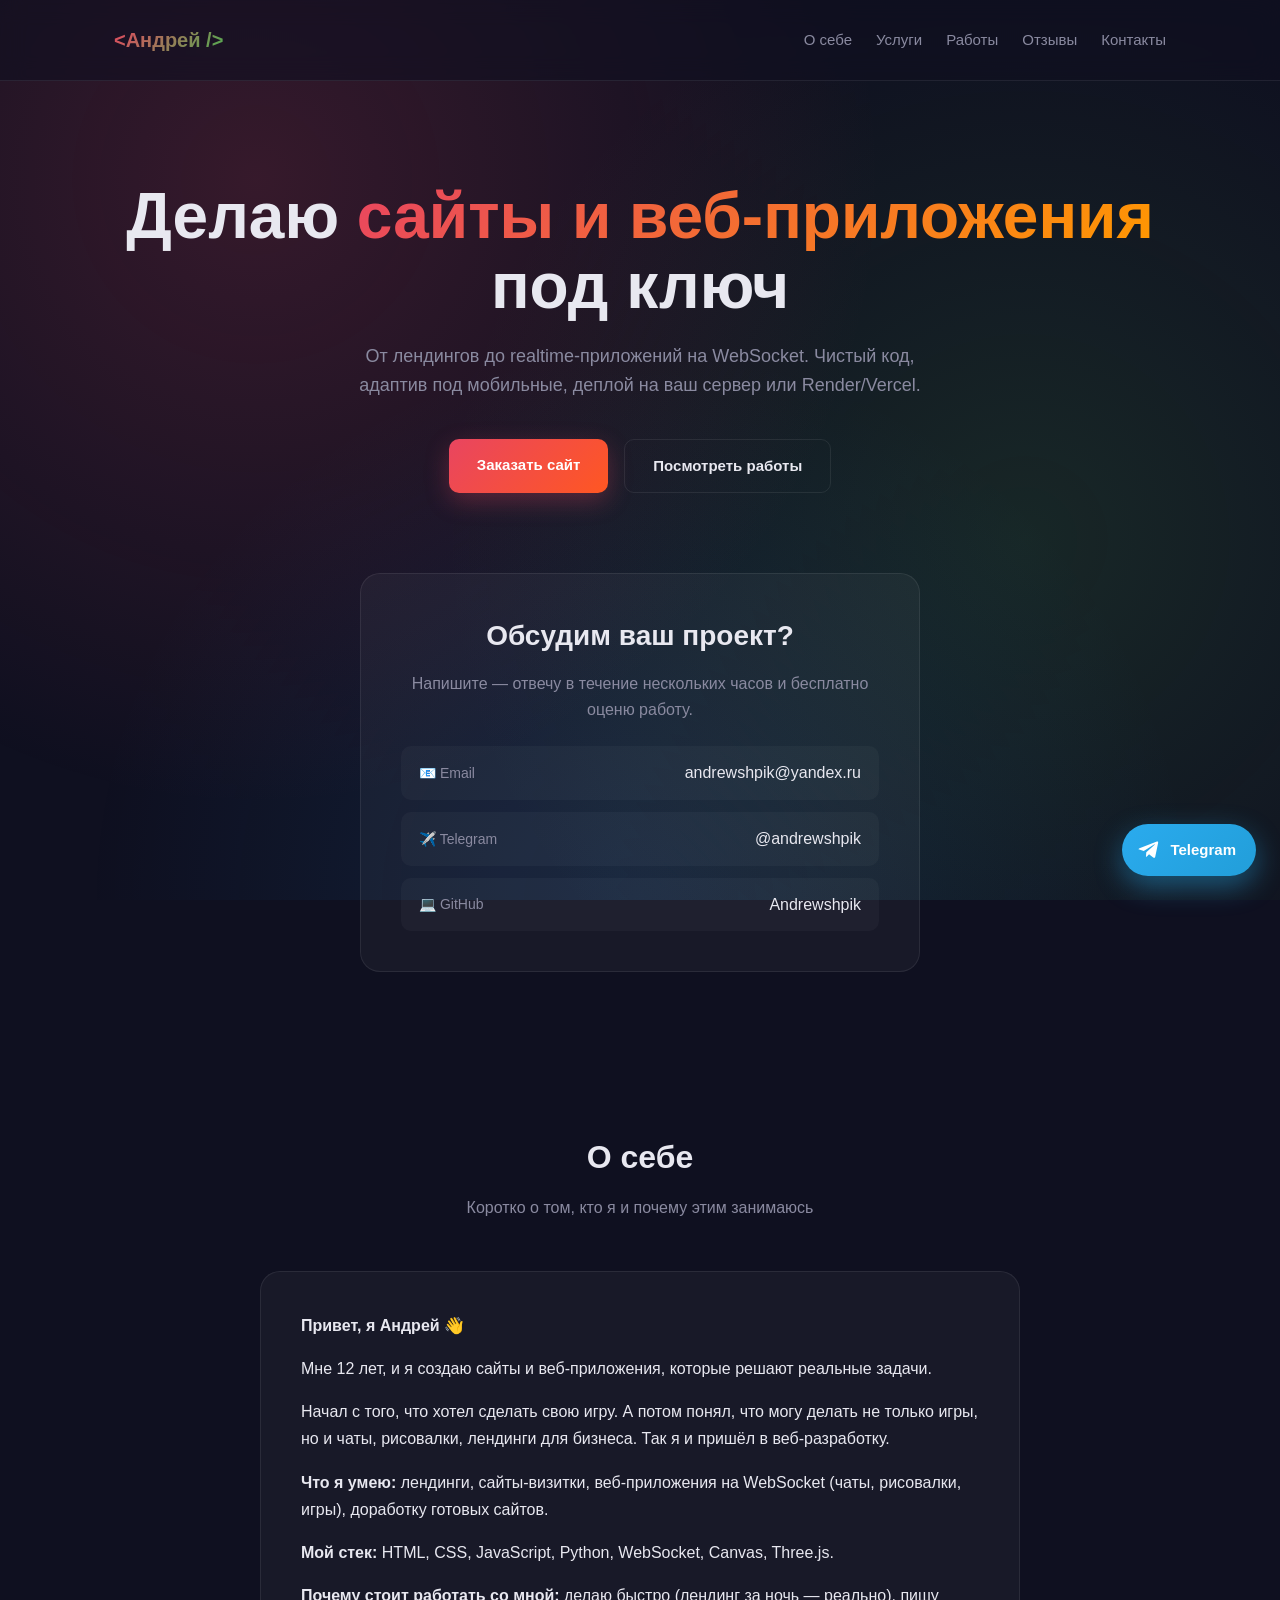
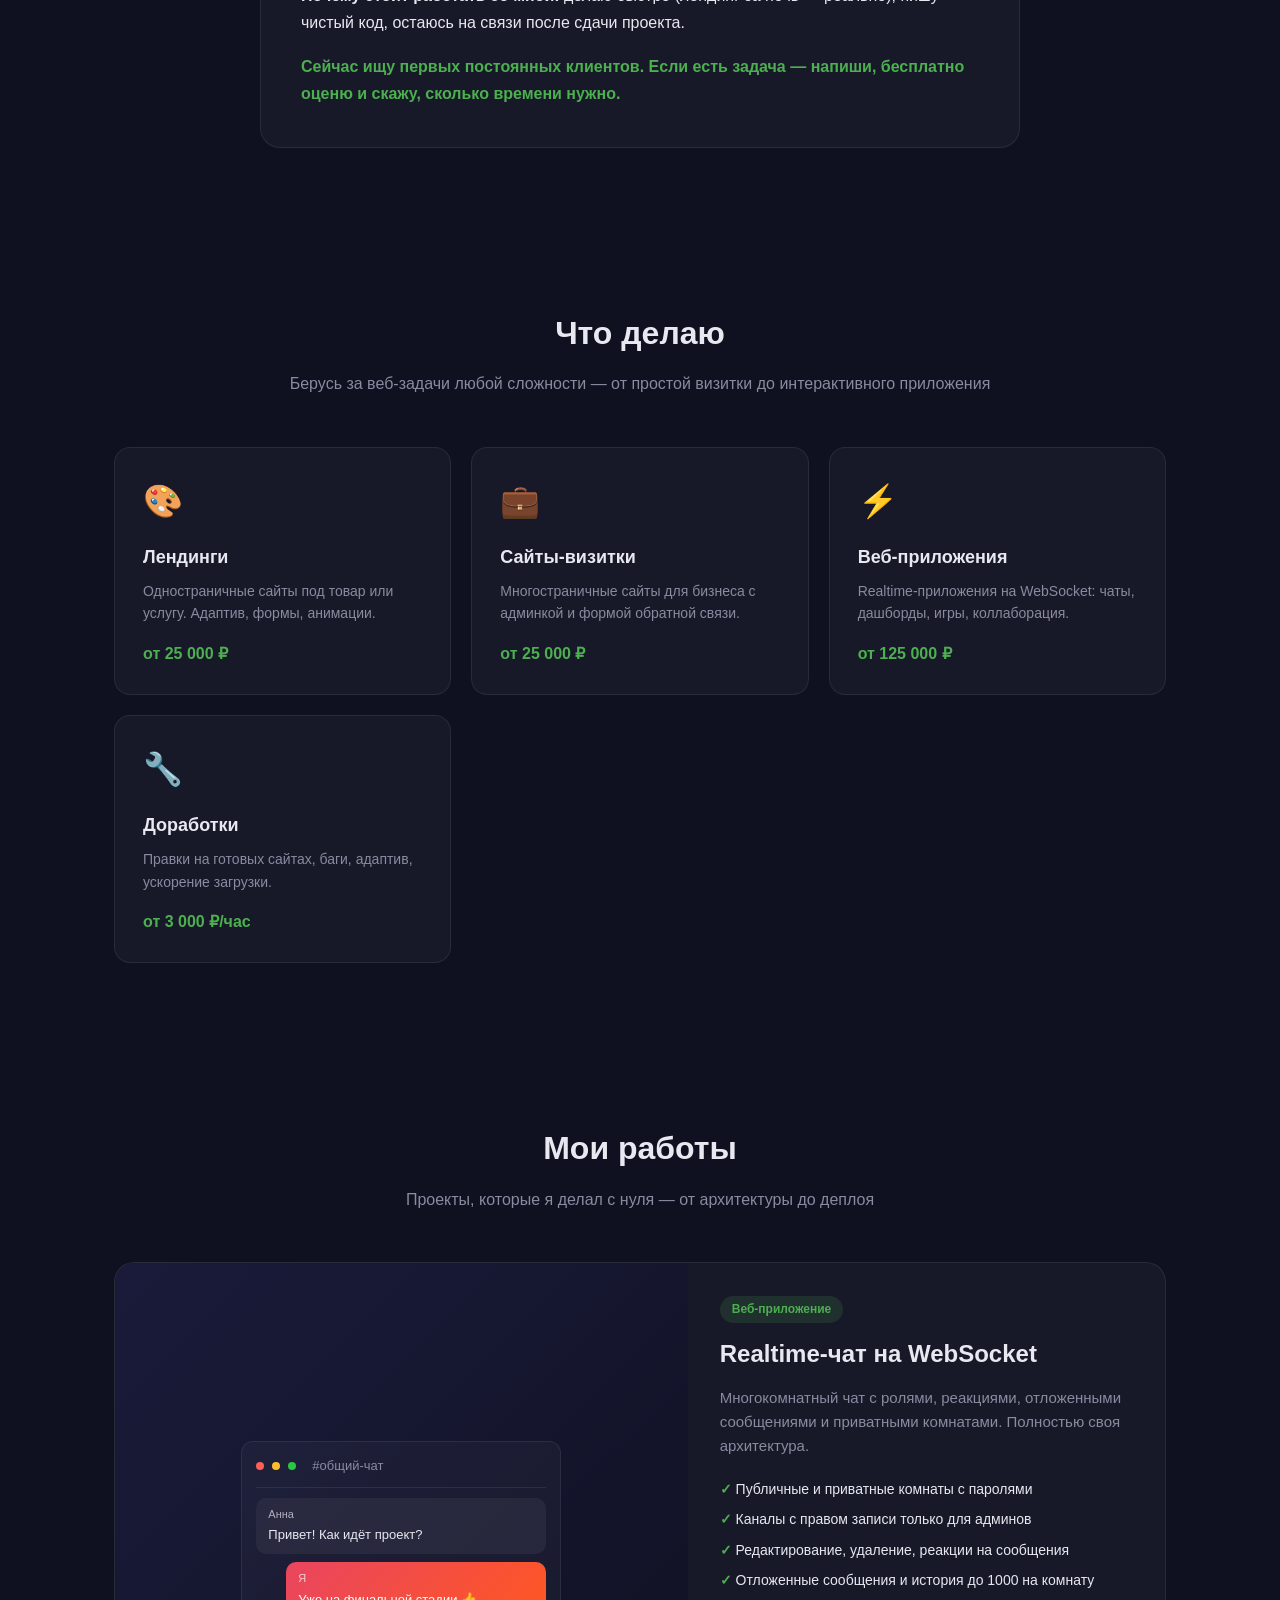
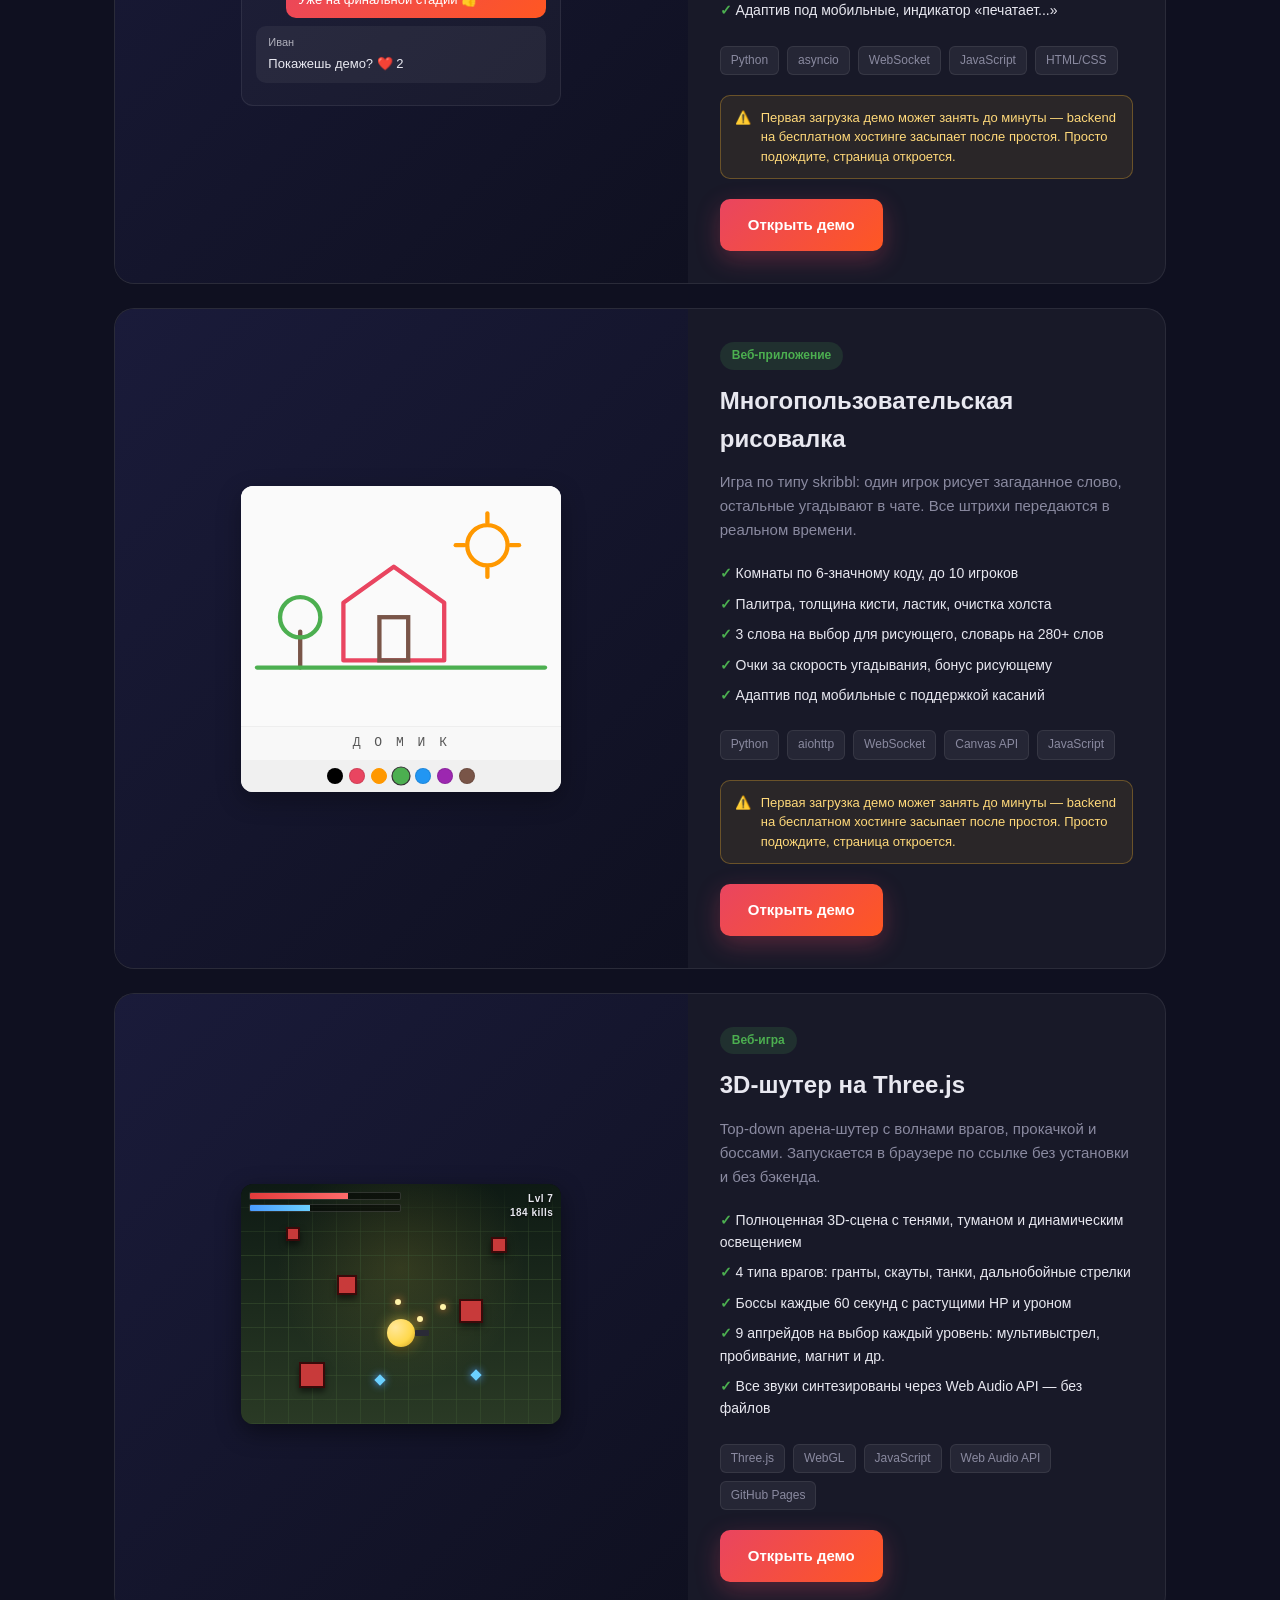
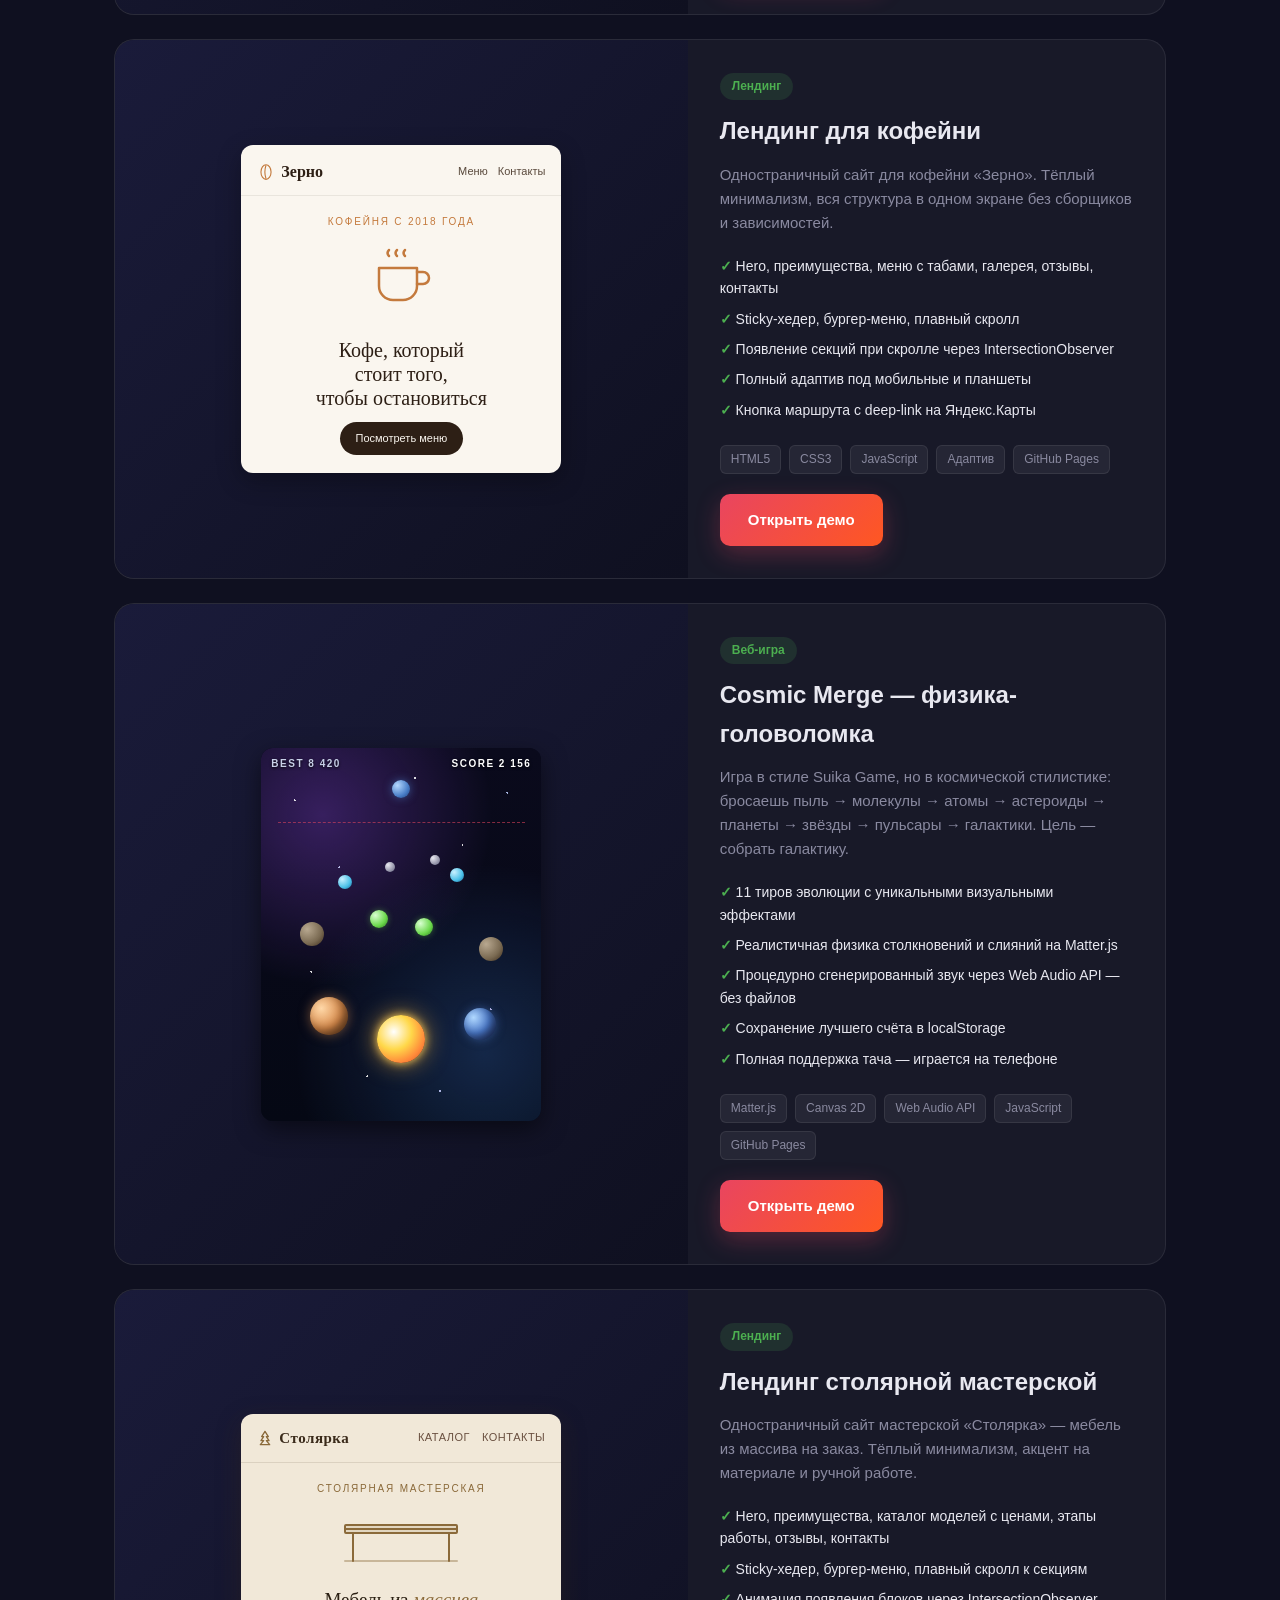
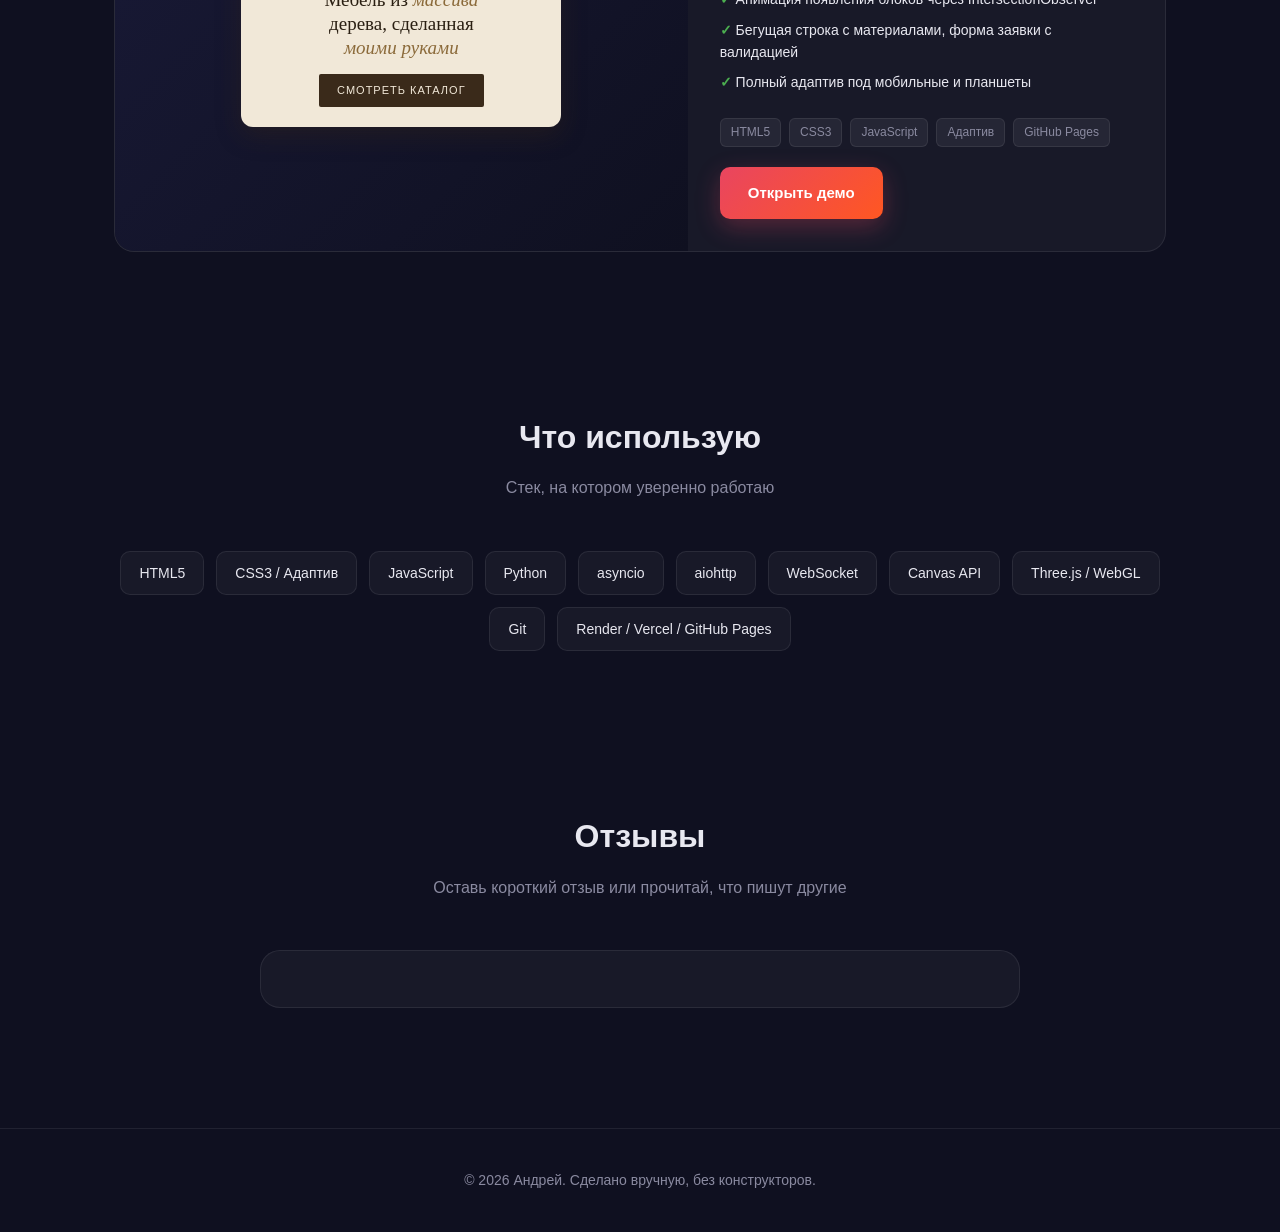
==== commit 66f1ff12: "Убрал Giscus, оставил только Cusdis" ====
--- a/index.html
+++ b/index.html
@@ -961,47 +961,6 @@
     font-size: 14px;
   }
 
-  /* GISCUS */
-  .giscus-wrap {
-    max-width: 760px;
-    margin: 0 auto;
-    background: var(--card);
-    border: 1px solid var(--border);
-    border-radius: 20px;
-    padding: 28px;
-  }
-
-  .giscus-wrap .giscus,
-  .giscus-wrap .giscus-frame {
-    width: 100%;
-  }
-
-  @media (max-width: 768px) {
-    .giscus-wrap { padding: 18px; }
-  }
-
-  .reviews-divider {
-    max-width: 760px;
-    margin: 32px auto 24px;
-    text-align: center;
-    color: var(--muted);
-    font-size: 13px;
-    position: relative;
-  }
-
-  .reviews-divider::before,
-  .reviews-divider::after {
-    content: '';
-    position: absolute;
-    top: 50%;
-    width: 36%;
-    height: 1px;
-    background: var(--border);
-  }
-
-  .reviews-divider::before { left: 0; }
-  .reviews-divider::after  { right: 0; }
-
   /* CUSDIS */
   .cusdis-wrap {
     max-width: 760px;
@@ -1686,7 +1645,7 @@
       <script>
         (function () {
           const MINT_CSS = `
-            html, body { background: #b5ead7 !important; color: #163d2c !important; font-family: -apple-system, BlinkMacSystemFont, 'Segoe UI', Roboto, sans-serif !important; }
+            html, body { background: #6cc299 !important; color: #0d2a1e !important; font-family: -apple-system, BlinkMacSystemFont, 'Segoe UI', Roboto, sans-serif !important; }
             input, textarea {
               background: #ffffff !important;
               color: #163d2c !important;
@@ -1701,7 +1660,7 @@
             }
             button, .cusdis-btn {
               background: #163d2c !important;
-              color: #b5ead7 !important;
+              color: #d4f5e6 !important;
               border: none !important;
               border-radius: 8px !important;
             }
@@ -1751,27 +1710,6 @@
         })();
       </script>
     </div>
-
-    <div class="reviews-divider">или через GitHub-аккаунт</div>
-
-    <div class="giscus-wrap">
-      <script src="https://giscus.app/client.js"
-        data-repo="Andrewshpik/comments_portfolio"
-        data-repo-id="R_kgDOSfETNg"
-        data-category="Announcements"
-        data-category-id="DIC_kwDOSfETNs4C9K_M"
-        data-mapping="url"
-        data-strict="0"
-        data-reactions-enabled="1"
-        data-emit-metadata="0"
-        data-input-position="top"
-        data-theme="preferred_color_scheme"
-        data-lang="ru"
-        data-loading="lazy"
-        crossorigin="anonymous"
-        async>
-      </script>
-    </div>
   </div>
 </section>
 
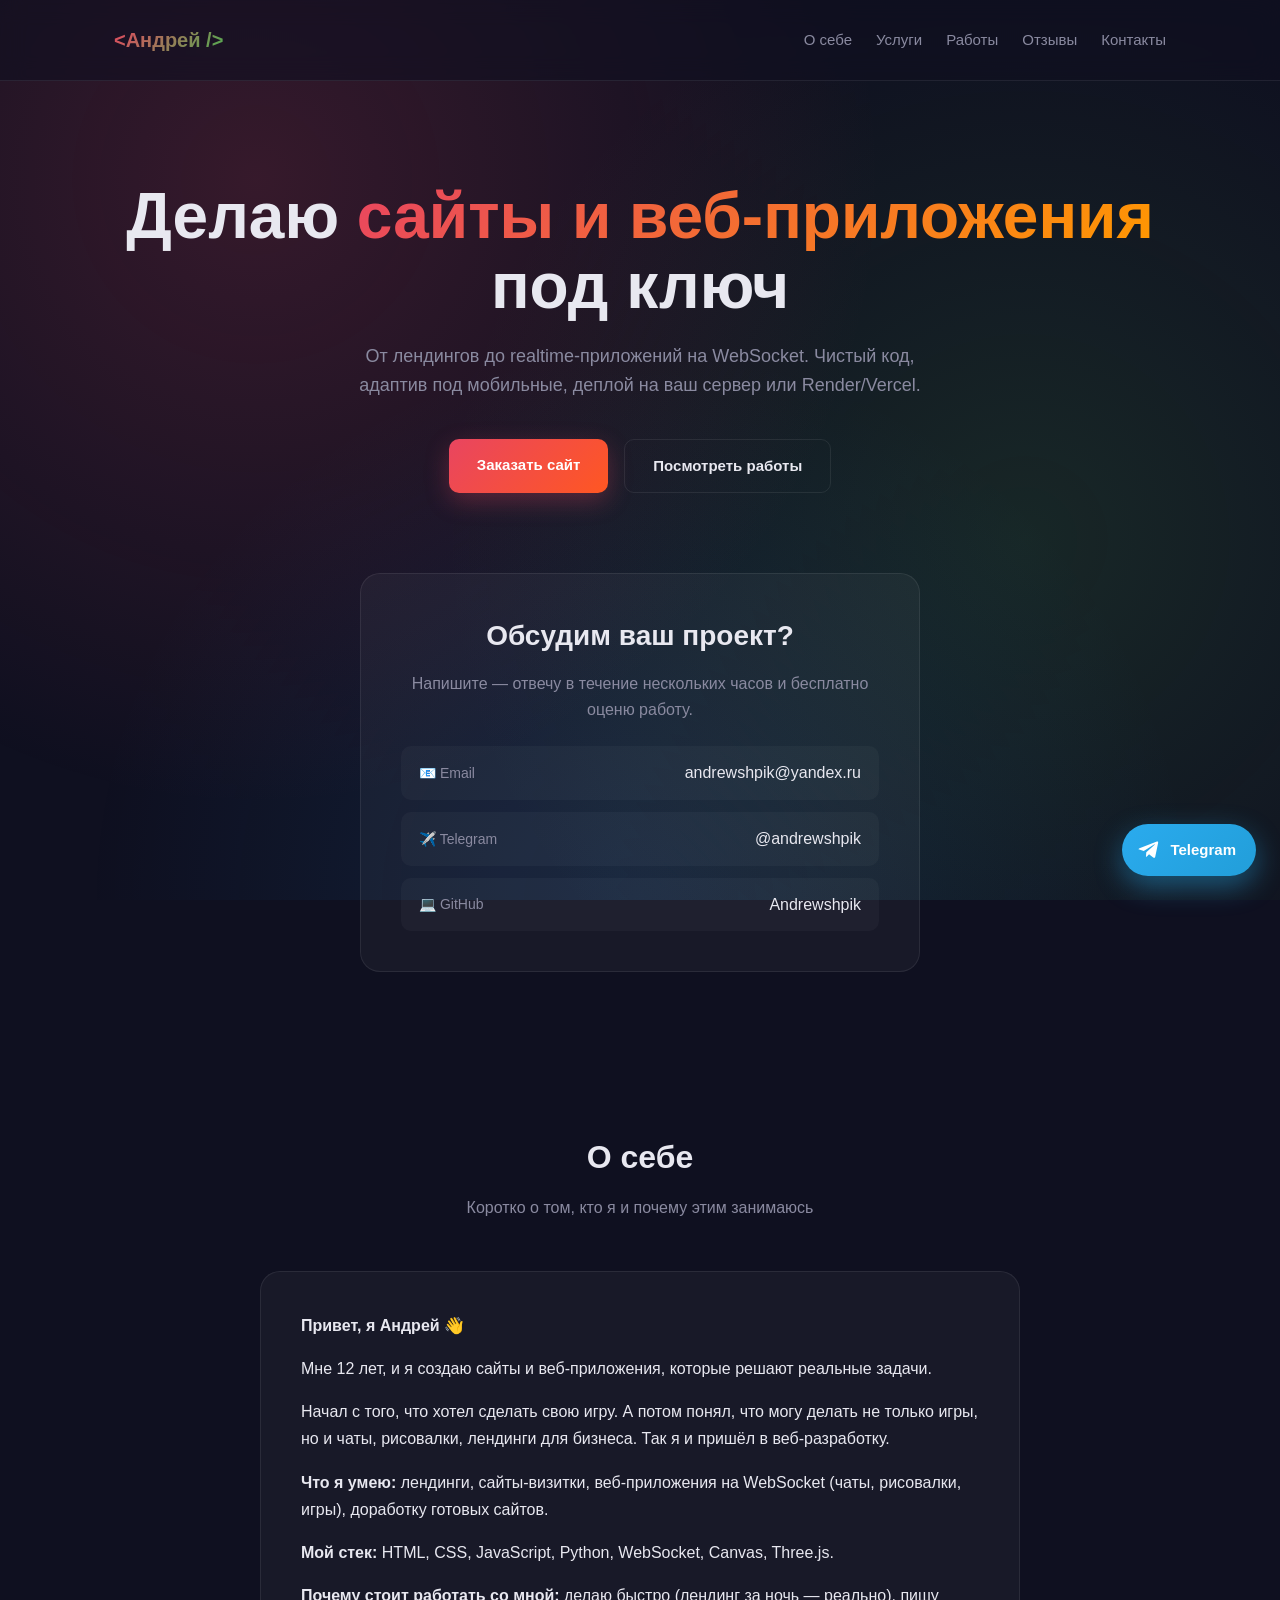
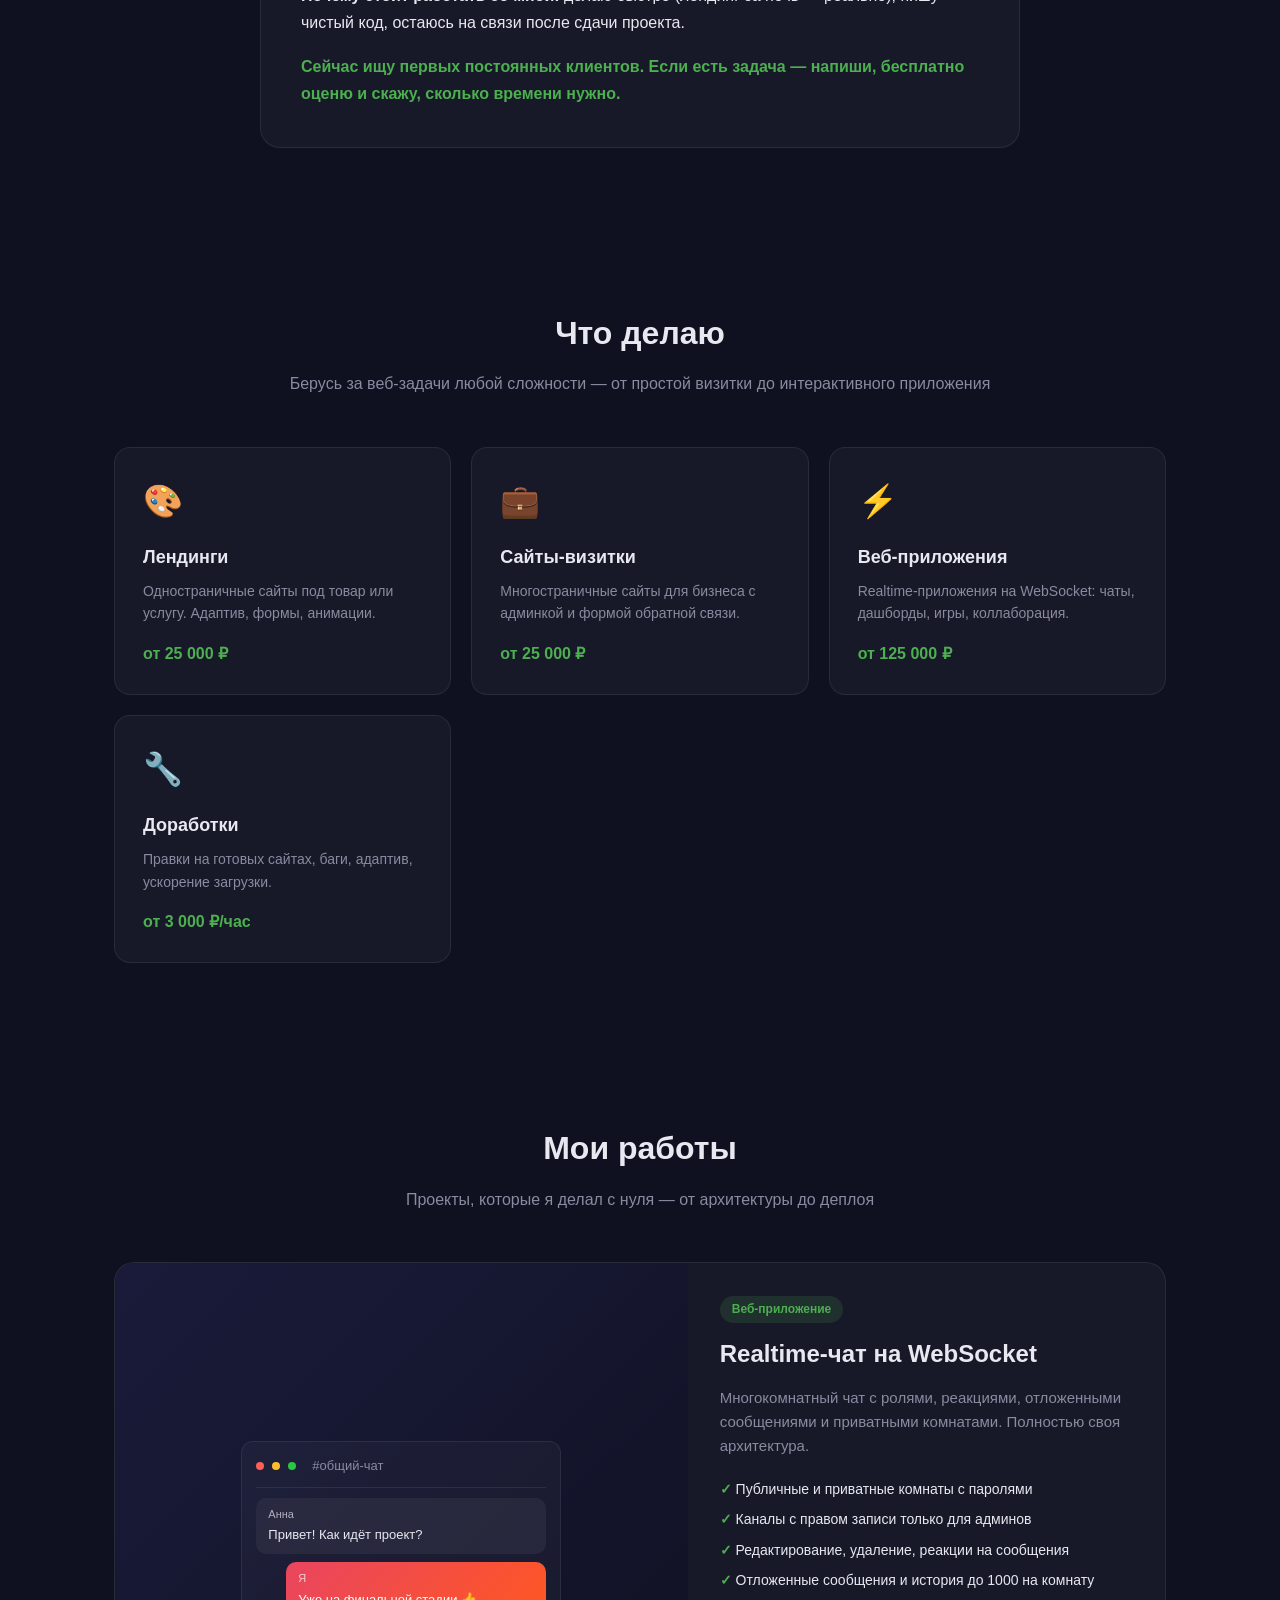
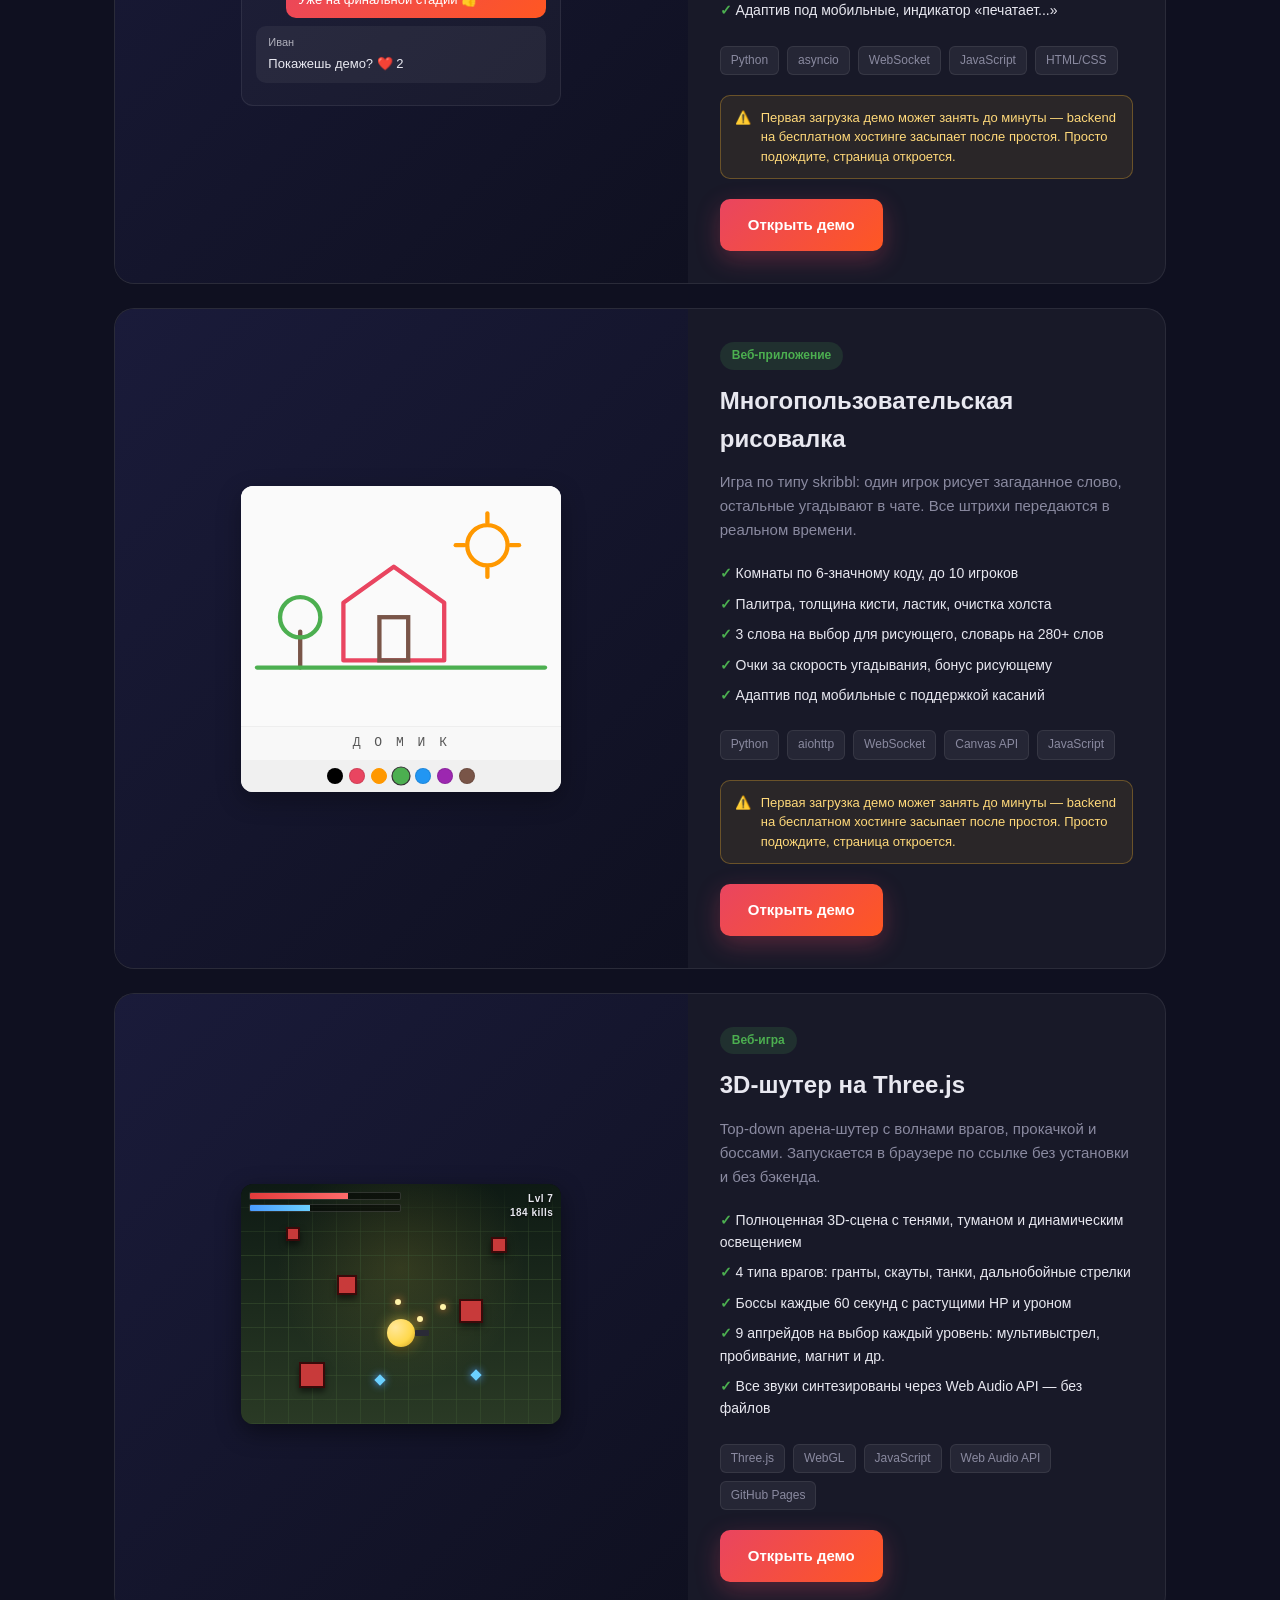
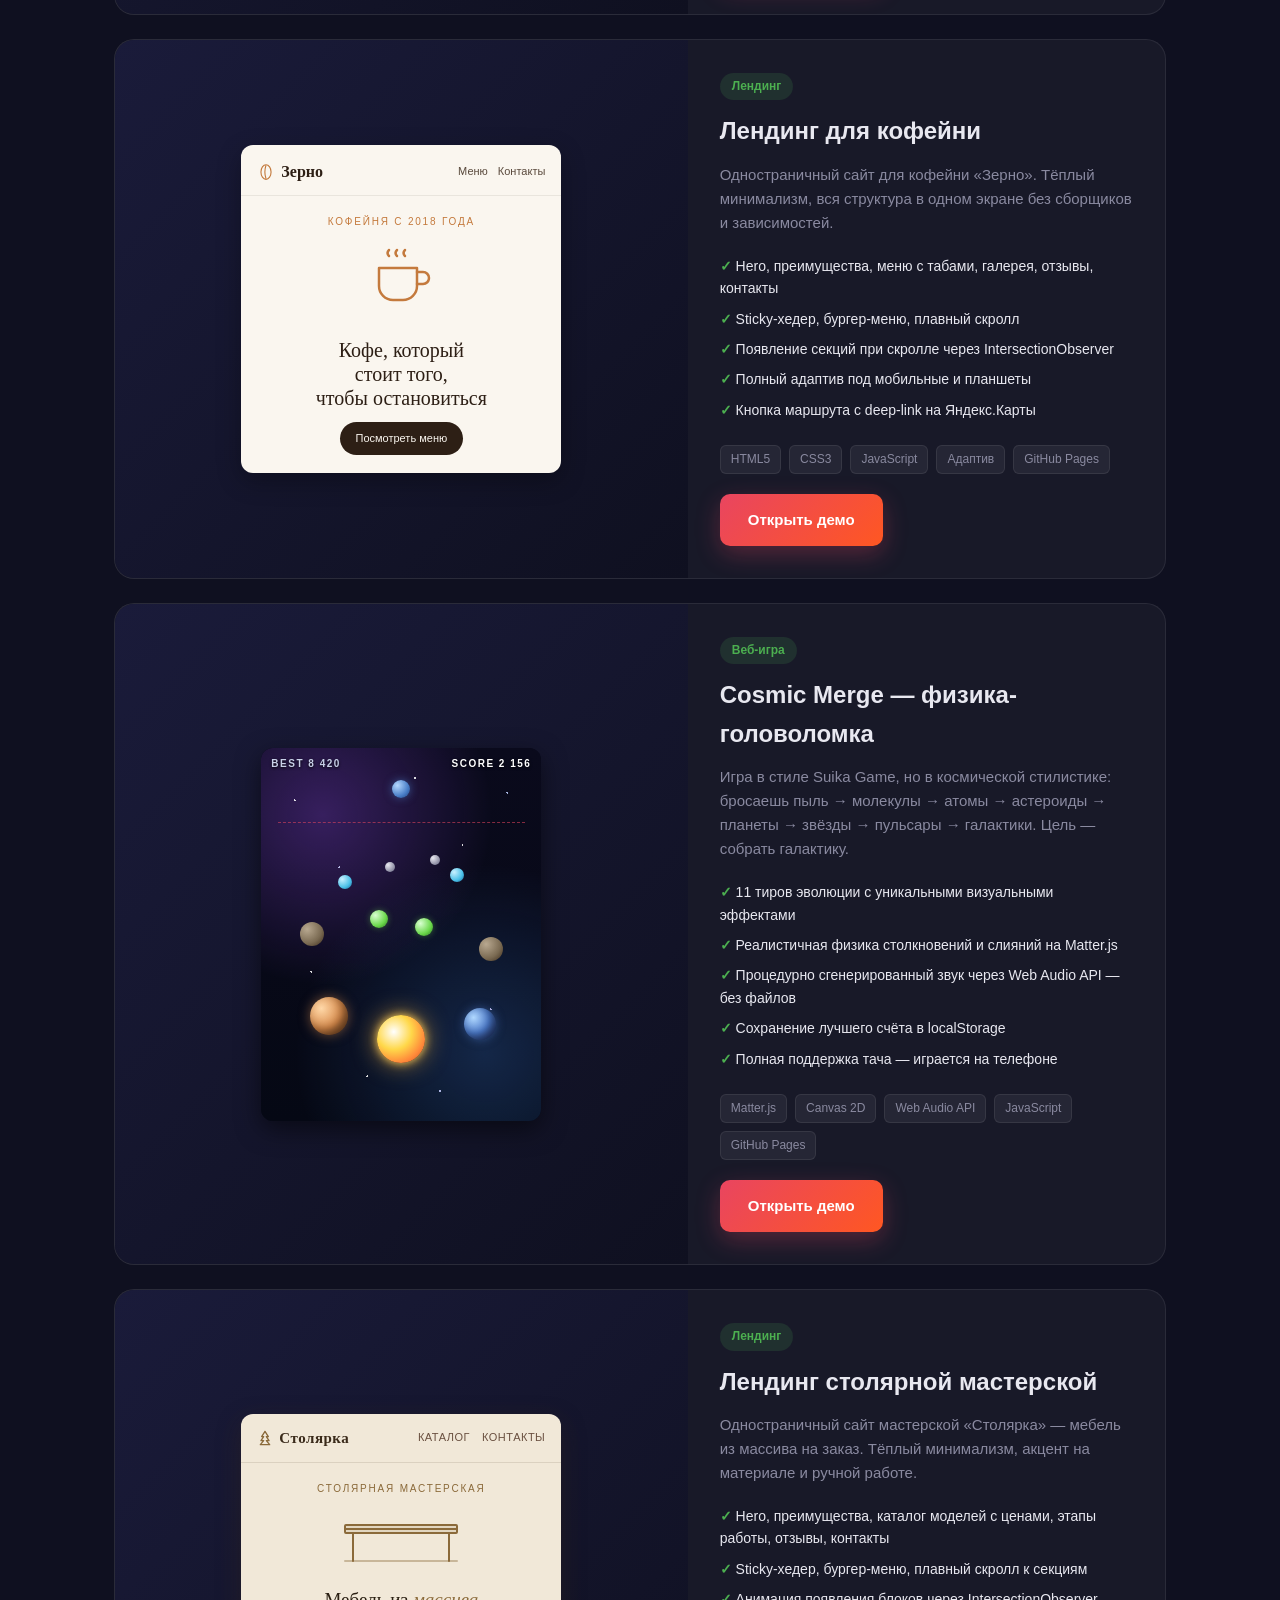
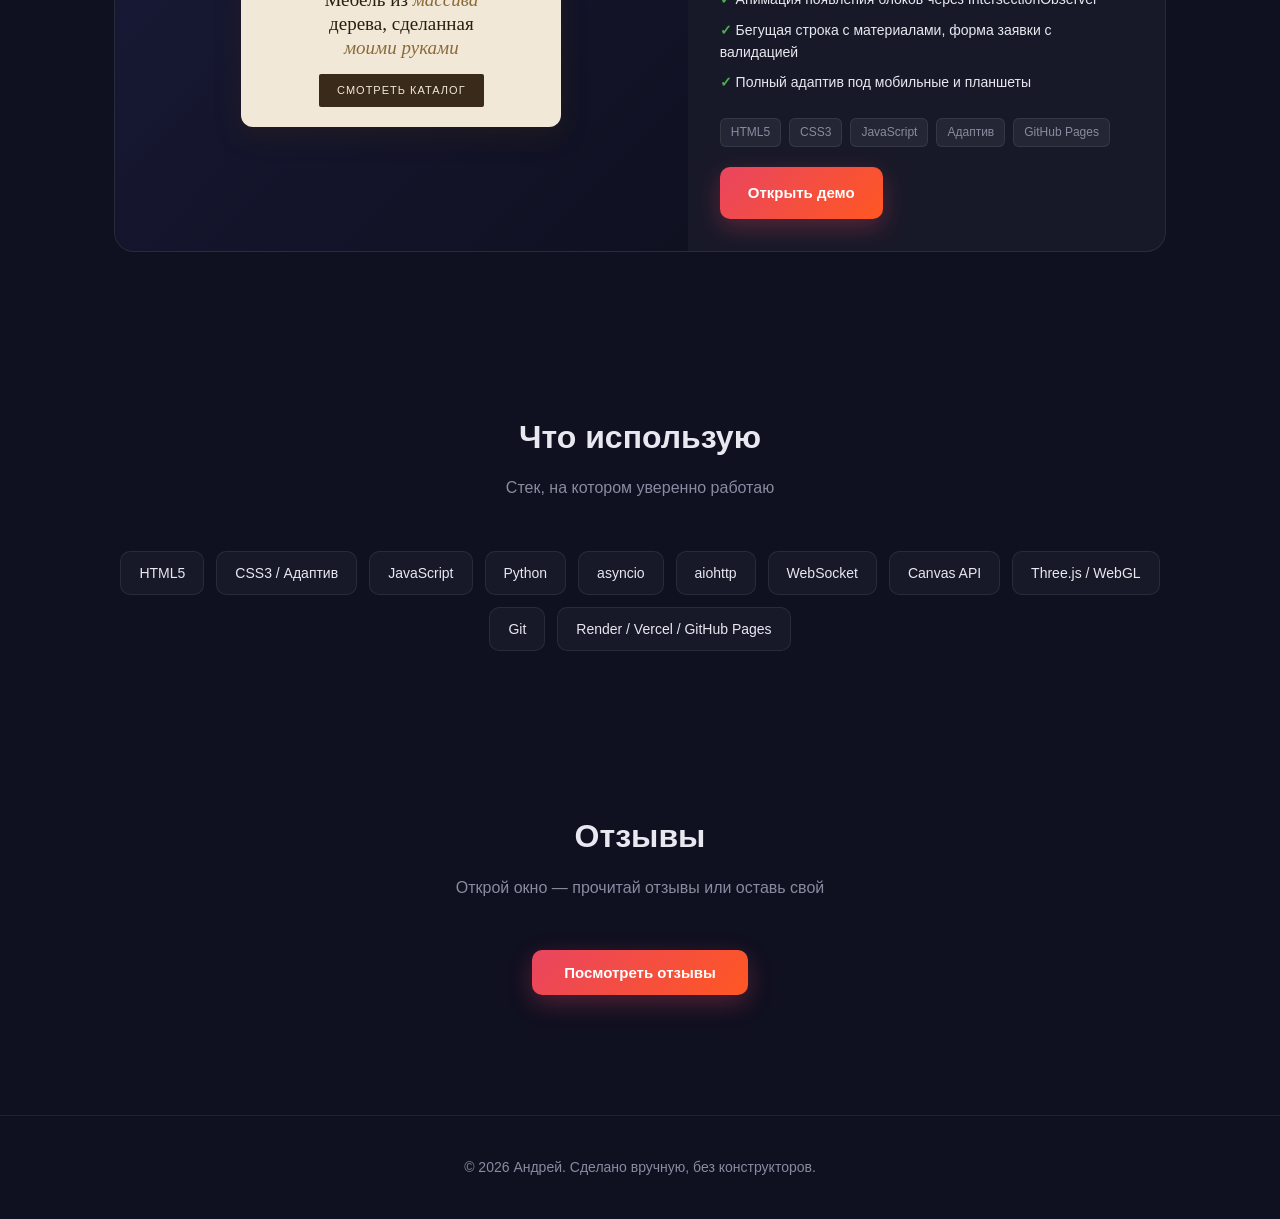
==== commit 2ad0d315: "Перенёс Cusdis в модальное окно с ленивой загрузкой" ====
--- a/index.html
+++ b/index.html
@@ -961,23 +961,100 @@
     font-size: 14px;
   }
 
-  /* CUSDIS */
-  .cusdis-wrap {
+  /* REVIEWS CTA */
+  .reviews-cta {
     max-width: 760px;
     margin: 0 auto;
-    background: var(--card);
+    text-align: center;
+  }
+
+  .reviews-cta .btn {
+    padding: 14px 32px;
+    font-size: 15px;
+  }
+
+  /* MODAL */
+  .modal-overlay {
+    position: fixed;
+    inset: 0;
+    background: rgba(5, 6, 18, 0.75);
+    backdrop-filter: blur(6px);
+    z-index: 300;
+    display: none;
+    align-items: center;
+    justify-content: center;
+    padding: 20px;
+    opacity: 0;
+    transition: opacity 0.2s;
+    overflow-y: auto;
+  }
+
+  .modal-overlay.open {
+    display: flex;
+    opacity: 1;
+  }
+
+  .modal-dialog {
+    background: #14152b;
     border: 1px solid var(--border);
     border-radius: 20px;
     padding: 28px;
-  }
-
-  .cusdis-wrap #cusdis_thread iframe {
+    max-width: 700px;
+    width: 100%;
+    max-height: calc(100vh - 40px);
+    overflow-y: auto;
+    position: relative;
+    box-shadow: 0 20px 60px rgba(0, 0, 0, 0.5);
+    transform: translateY(20px) scale(0.97);
+    transition: transform 0.2s;
+  }
+
+  .modal-overlay.open .modal-dialog {
+    transform: translateY(0) scale(1);
+  }
+
+  .modal-close {
+    position: absolute;
+    top: 12px;
+    right: 12px;
+    background: none;
+    border: none;
+    color: var(--muted);
+    font-size: 26px;
+    line-height: 1;
+    padding: 6px 12px;
+    border-radius: 8px;
+    cursor: pointer;
+    transition: background 0.2s, color 0.2s;
+    z-index: 1;
+  }
+
+  .modal-close:hover {
+    background: rgba(255, 255, 255, 0.06);
+    color: var(--text);
+  }
+
+  .modal-dialog h3 {
+    font-size: 22px;
+    margin-bottom: 6px;
+    padding-right: 32px;
+  }
+
+  .modal-dialog .modal-sub {
+    color: var(--muted);
+    font-size: 14px;
+    margin-bottom: 20px;
+  }
+
+  .modal-cusdis #cusdis_thread iframe {
     width: 100% !important;
     background: transparent !important;
   }
 
-  @media (max-width: 768px) {
-    .cusdis-wrap { padding: 18px; }
+  @media (max-width: 600px) {
+    .modal-overlay { padding: 12px; }
+    .modal-dialog { padding: 22px; }
+    .modal-dialog h3 { font-size: 19px; }
   }
 
   /* CONTACT */
@@ -1614,101 +1691,10 @@
 <section id="reviews">
   <div class="container">
     <h2 class="section-title">Отзывы</h2>
-    <p class="section-sub">Оставь короткий отзыв или прочитай, что пишут другие</p>
-
-    <div class="cusdis-wrap">
-      <div id="cusdis_thread"
-        data-host="https://cusdis.com"
-        data-app-id="fc209bff-9c9e-4ae0-9994-0b9a929e77eb"
-        data-page-id="portfolio-home"
-        data-page-url="https://andrewshpik.github.io/portfolio/"
-        data-page-title="Отзывы — Портфолио Андрея"
-        data-theme="light">
-      </div>
-      <script>
-        window.CUSDIS_LOCALE = {
-          powered_by: 'Работает на Cusdis',
-          post_comment: 'Отправить',
-          loading: 'Загрузка',
-          email: 'Email (необязательно)',
-          nickname: 'Имя',
-          reply_placeholder: 'Ваш отзыв...',
-          reply_btn: 'Ответить',
-          sending: 'Отправка...',
-          mod_badge: 'МОД',
-          content_is_required: 'Текст отзыва обязателен',
-          nickname_is_required: 'Имя обязательно',
-          comment_has_been_sent: 'Спасибо! Отзыв отправлен и появится после проверки.'
-        };
-      </script>
-      <script async defer src="https://cusdis.com/js/cusdis.es.js"></script>
-      <script>
-        (function () {
-          const MINT_CSS = `
-            html, body { background: #6cc299 !important; color: #0d2a1e !important; font-family: -apple-system, BlinkMacSystemFont, 'Segoe UI', Roboto, sans-serif !important; }
-            input, textarea {
-              background: #ffffff !important;
-              color: #163d2c !important;
-              border: 1px solid rgba(22, 61, 44, 0.2) !important;
-              border-radius: 8px !important;
-            }
-            input::placeholder, textarea::placeholder { color: #2c5a44 !important; opacity: 0.55 !important; }
-            input:focus, textarea:focus {
-              outline: none !important;
-              border-color: #163d2c !important;
-              box-shadow: 0 0 0 3px rgba(22, 61, 44, 0.15) !important;
-            }
-            button, .cusdis-btn {
-              background: #163d2c !important;
-              color: #d4f5e6 !important;
-              border: none !important;
-              border-radius: 8px !important;
-            }
-            button:hover { background: #0d2a1e !important; }
-            a { color: #163d2c !important; }
-            .text-gray-500, .text-gray-400, .text-gray-300, .text-xs { color: #2c5a44 !important; }
-            .dark\\:text-gray-100, .dark\\:text-gray-500 { color: #163d2c !important; }
-          `;
-
-          function inject(iframe) {
-            try {
-              const doc = iframe.contentDocument;
-              if (!doc || !doc.head) return false;
-              if (doc.getElementById('mint-cusdis')) return true;
-              const style = doc.createElement('style');
-              style.id = 'mint-cusdis';
-              style.textContent = MINT_CSS;
-              doc.head.appendChild(style);
-              return true;
-            } catch (e) {
-              return false;
-            }
-          }
-
-          function watch() {
-            const wrap = document.querySelector('.cusdis-wrap');
-            if (!wrap) return;
-            const tryInject = () => {
-              const iframe = wrap.querySelector('iframe');
-              if (!iframe) return false;
-              iframe.addEventListener('load', () => inject(iframe));
-              return inject(iframe);
-            };
-            if (tryInject()) return;
-            const obs = new MutationObserver(() => {
-              if (tryInject()) obs.disconnect();
-            });
-            obs.observe(wrap, { childList: true, subtree: true });
-            setTimeout(() => obs.disconnect(), 15000);
-          }
-
-          if (document.readyState === 'loading') {
-            document.addEventListener('DOMContentLoaded', watch);
-          } else {
-            watch();
-          }
-        })();
-      </script>
+    <p class="section-sub">Открой окно — прочитай отзывы или оставь свой</p>
+
+    <div class="reviews-cta">
+      <button type="button" class="btn btn-primary" id="openReviewsModal">Посмотреть отзывы</button>
     </div>
   </div>
 </section>
@@ -1728,5 +1714,140 @@
   </div>
 </footer>
 
+<div class="modal-overlay" id="reviewsModal" role="dialog" aria-modal="true" aria-labelledby="reviewsModalTitle" hidden>
+  <div class="modal-dialog modal-cusdis">
+    <button type="button" class="modal-close" data-modal-close aria-label="Закрыть">×</button>
+    <h3 id="reviewsModalTitle">Отзывы</h3>
+    <p class="modal-sub">Прочитай, что пишут другие, или оставь свой отзыв.</p>
+    <div id="cusdis_thread"
+      data-host="https://cusdis.com"
+      data-app-id="fc209bff-9c9e-4ae0-9994-0b9a929e77eb"
+      data-page-id="portfolio-home"
+      data-page-url="https://andrewshpik.github.io/portfolio/"
+      data-page-title="Отзывы — Портфолио Андрея"
+      data-theme="light">
+    </div>
+  </div>
+</div>
+
+<script>
+window.CUSDIS_LOCALE = {
+  powered_by: 'Работает на Cusdis',
+  post_comment: 'Отправить',
+  loading: 'Загрузка',
+  email: 'Email (необязательно)',
+  nickname: 'Имя',
+  reply_placeholder: 'Ваш отзыв...',
+  reply_btn: 'Ответить',
+  sending: 'Отправка...',
+  mod_badge: 'МОД',
+  content_is_required: 'Текст отзыва обязателен',
+  nickname_is_required: 'Имя обязательно',
+  comment_has_been_sent: 'Спасибо! Отзыв отправлен и появится после проверки.'
+};
+
+(function () {
+  const overlay = document.getElementById('reviewsModal');
+  const openBtn = document.getElementById('openReviewsModal');
+  const dialog = overlay.querySelector('.modal-dialog');
+  let cusdisLoaded = false;
+  let lastActive = null;
+
+  const MINT_CSS = `
+    html, body { background: #6cc299 !important; color: #0d2a1e !important; font-family: -apple-system, BlinkMacSystemFont, 'Segoe UI', Roboto, sans-serif !important; }
+    input, textarea {
+      background: #ffffff !important;
+      color: #163d2c !important;
+      border: 1px solid rgba(22, 61, 44, 0.2) !important;
+      border-radius: 8px !important;
+    }
+    input::placeholder, textarea::placeholder { color: #2c5a44 !important; opacity: 0.55 !important; }
+    input:focus, textarea:focus {
+      outline: none !important;
+      border-color: #163d2c !important;
+      box-shadow: 0 0 0 3px rgba(22, 61, 44, 0.15) !important;
+    }
+    button, .cusdis-btn {
+      background: #163d2c !important;
+      color: #d4f5e6 !important;
+      border: none !important;
+      border-radius: 8px !important;
+    }
+    button:hover { background: #0d2a1e !important; }
+    a { color: #163d2c !important; }
+    .text-gray-500, .text-gray-400, .text-gray-300, .text-xs { color: #2c5a44 !important; }
+    .dark\\:text-gray-100, .dark\\:text-gray-500 { color: #163d2c !important; }
+  `;
+
+  function injectMint(iframe) {
+    try {
+      const doc = iframe.contentDocument;
+      if (!doc || !doc.head) return false;
+      if (doc.getElementById('mint-cusdis')) return true;
+      const style = doc.createElement('style');
+      style.id = 'mint-cusdis';
+      style.textContent = MINT_CSS;
+      doc.head.appendChild(style);
+      return true;
+    } catch (e) {
+      return false;
+    }
+  }
+
+  function watchCusdis() {
+    const tryInject = () => {
+      const iframe = dialog.querySelector('iframe');
+      if (!iframe) return false;
+      iframe.addEventListener('load', () => injectMint(iframe));
+      return injectMint(iframe);
+    };
+    if (tryInject()) return;
+    const obs = new MutationObserver(() => {
+      if (tryInject()) obs.disconnect();
+    });
+    obs.observe(dialog, { childList: true, subtree: true });
+    setTimeout(() => obs.disconnect(), 15000);
+  }
+
+  function loadCusdisOnce() {
+    if (cusdisLoaded) return;
+    cusdisLoaded = true;
+    const s = document.createElement('script');
+    s.src = 'https://cusdis.com/js/cusdis.es.js';
+    s.async = true;
+    s.defer = true;
+    document.body.appendChild(s);
+    watchCusdis();
+  }
+
+  function openModal() {
+    lastActive = document.activeElement;
+    overlay.hidden = false;
+    requestAnimationFrame(() => overlay.classList.add('open'));
+    document.body.style.overflow = 'hidden';
+    loadCusdisOnce();
+  }
+
+  function closeModal() {
+    overlay.classList.remove('open');
+    document.body.style.overflow = '';
+    setTimeout(() => {
+      overlay.hidden = true;
+      if (lastActive && typeof lastActive.focus === 'function') lastActive.focus();
+    }, 200);
+  }
+
+  openBtn.addEventListener('click', openModal);
+
+  overlay.addEventListener('click', (e) => {
+    if (e.target === overlay || e.target.closest('[data-modal-close]')) closeModal();
+  });
+
+  document.addEventListener('keydown', (e) => {
+    if (e.key === 'Escape' && !overlay.hidden) closeModal();
+  });
+})();
+</script>
+
 </body>
 </html>
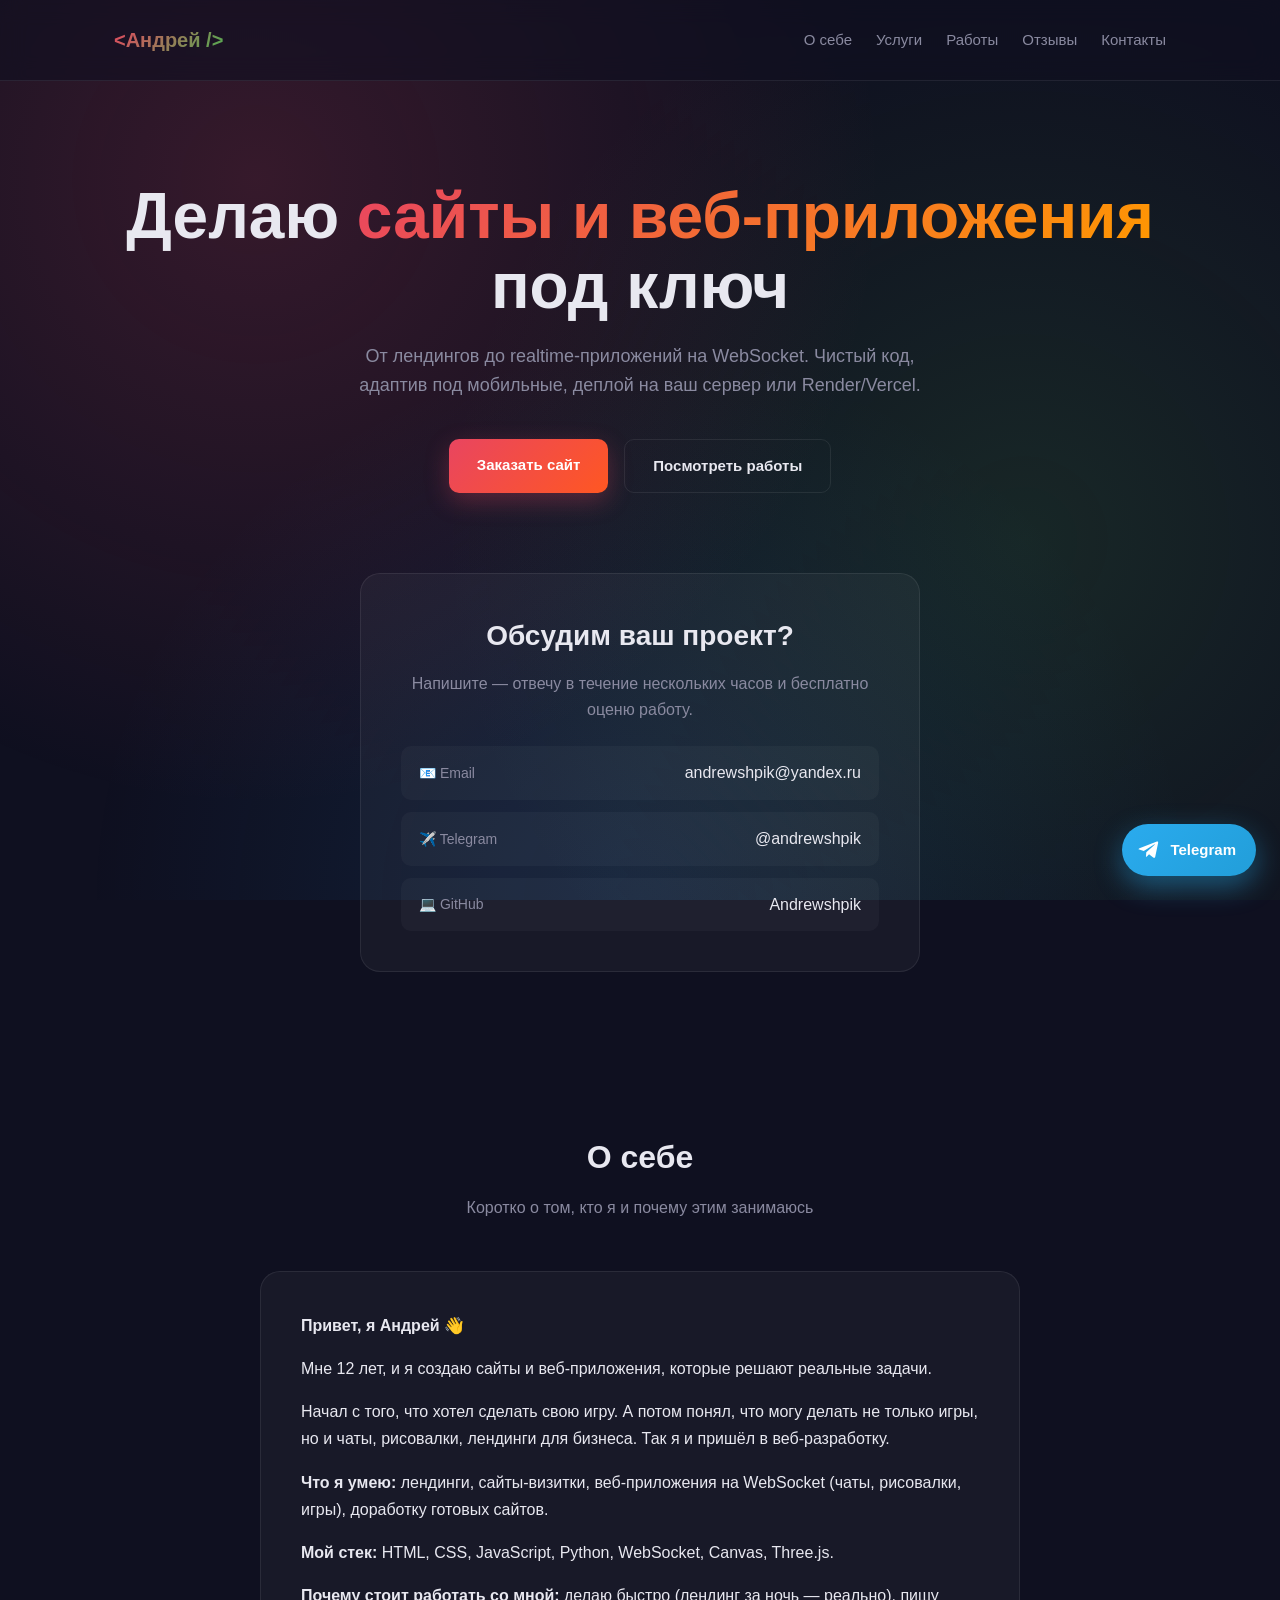
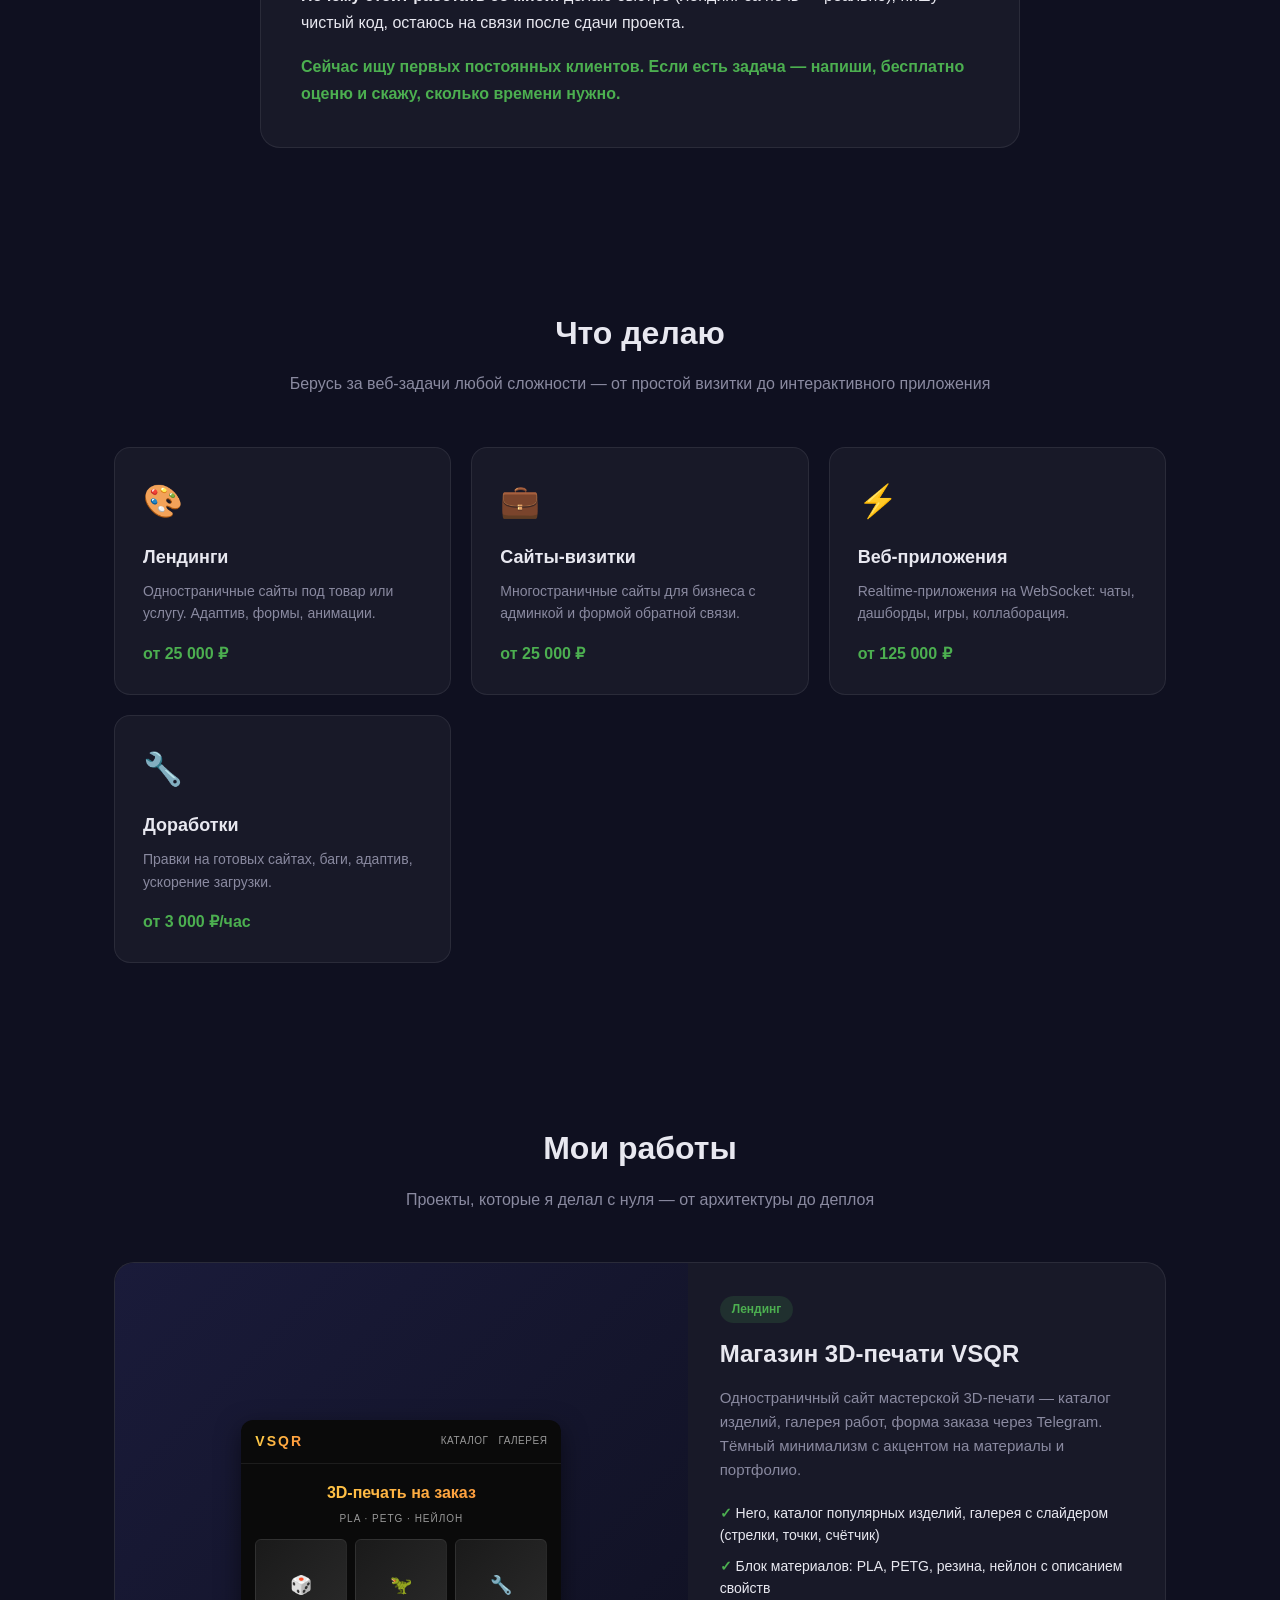
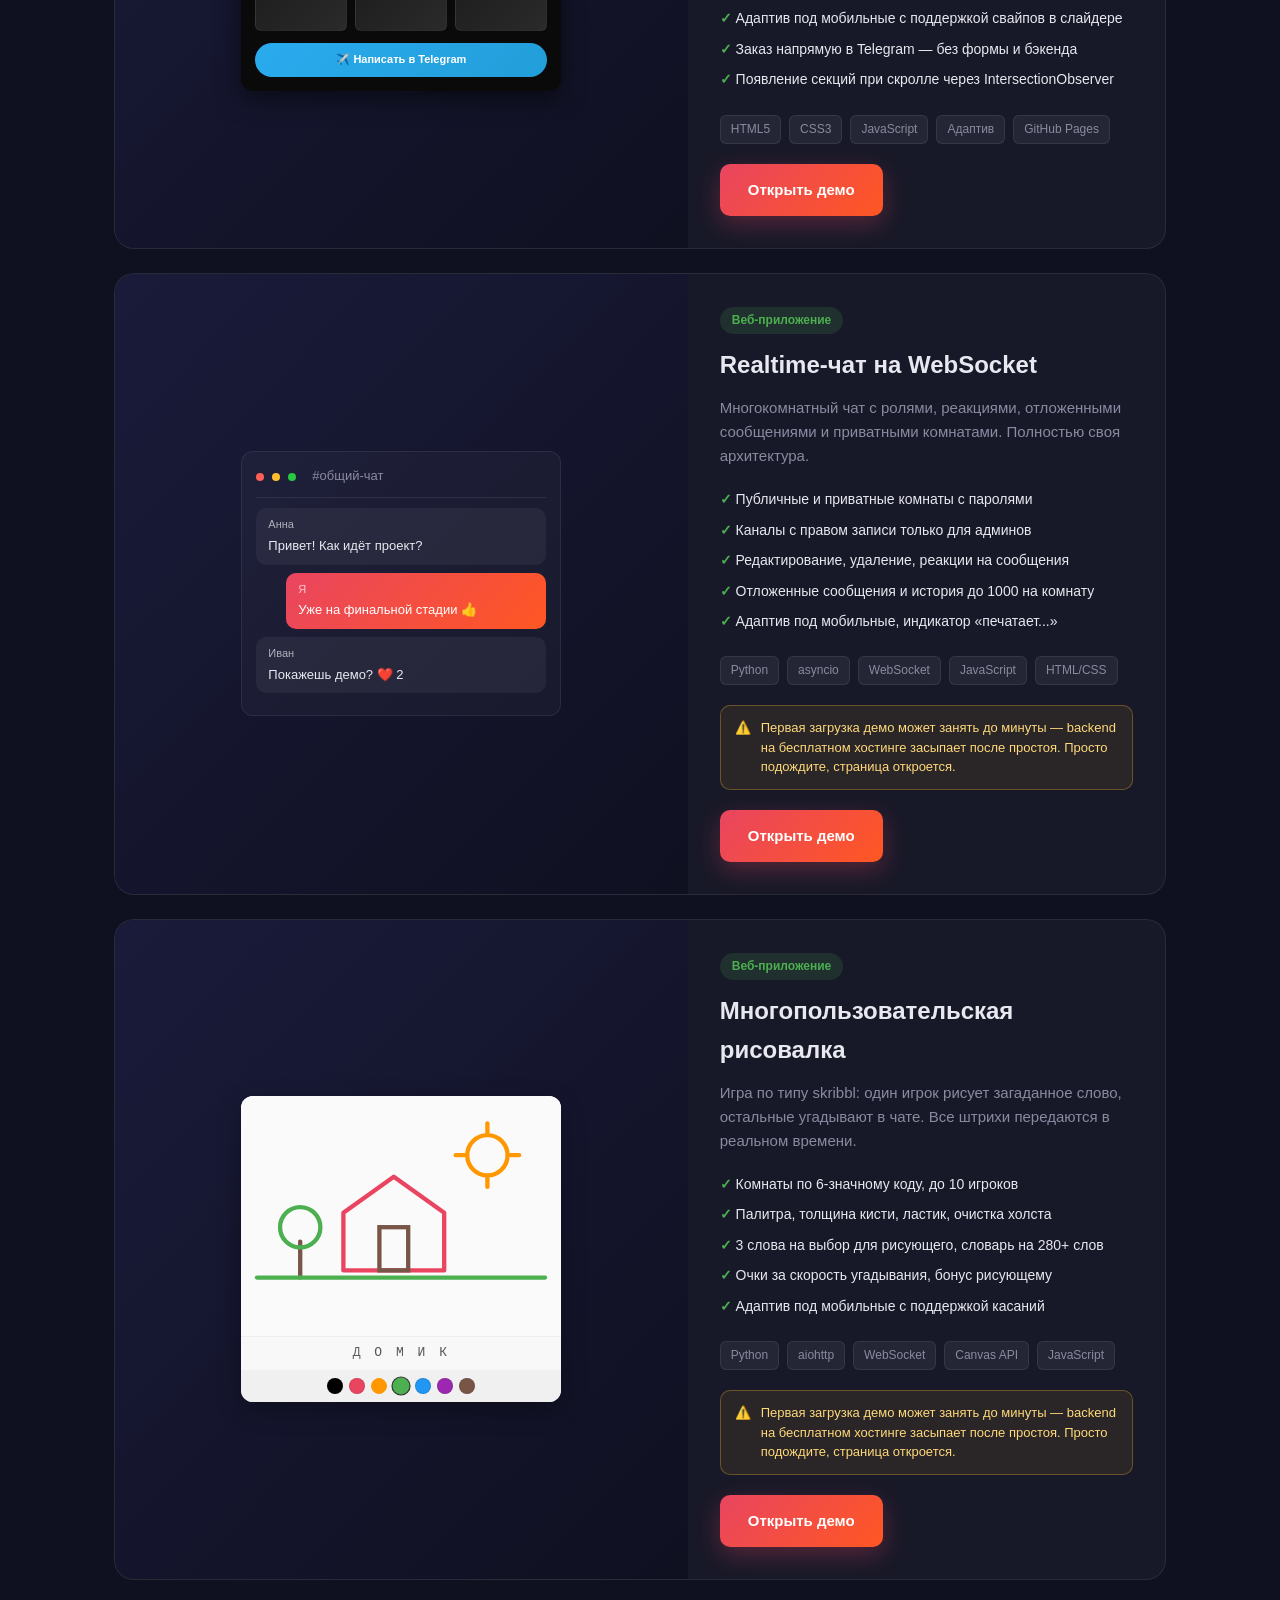
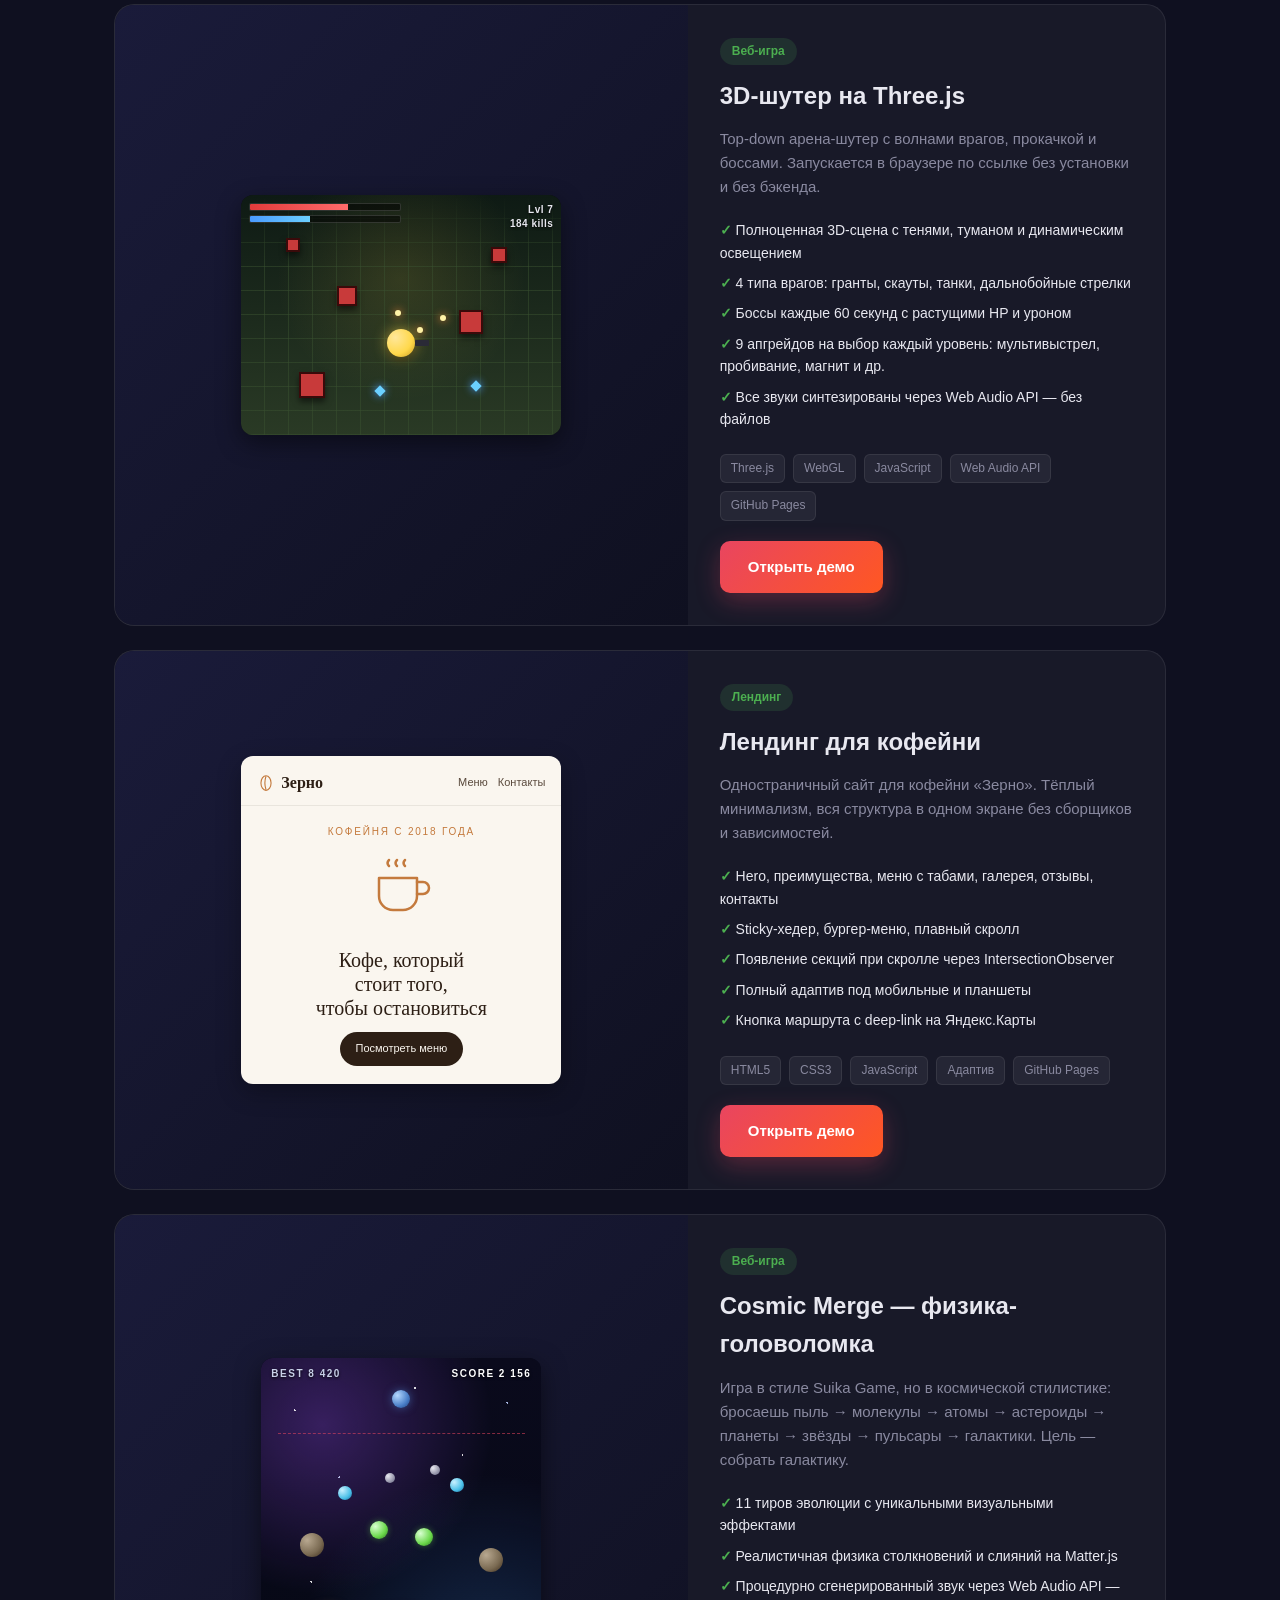
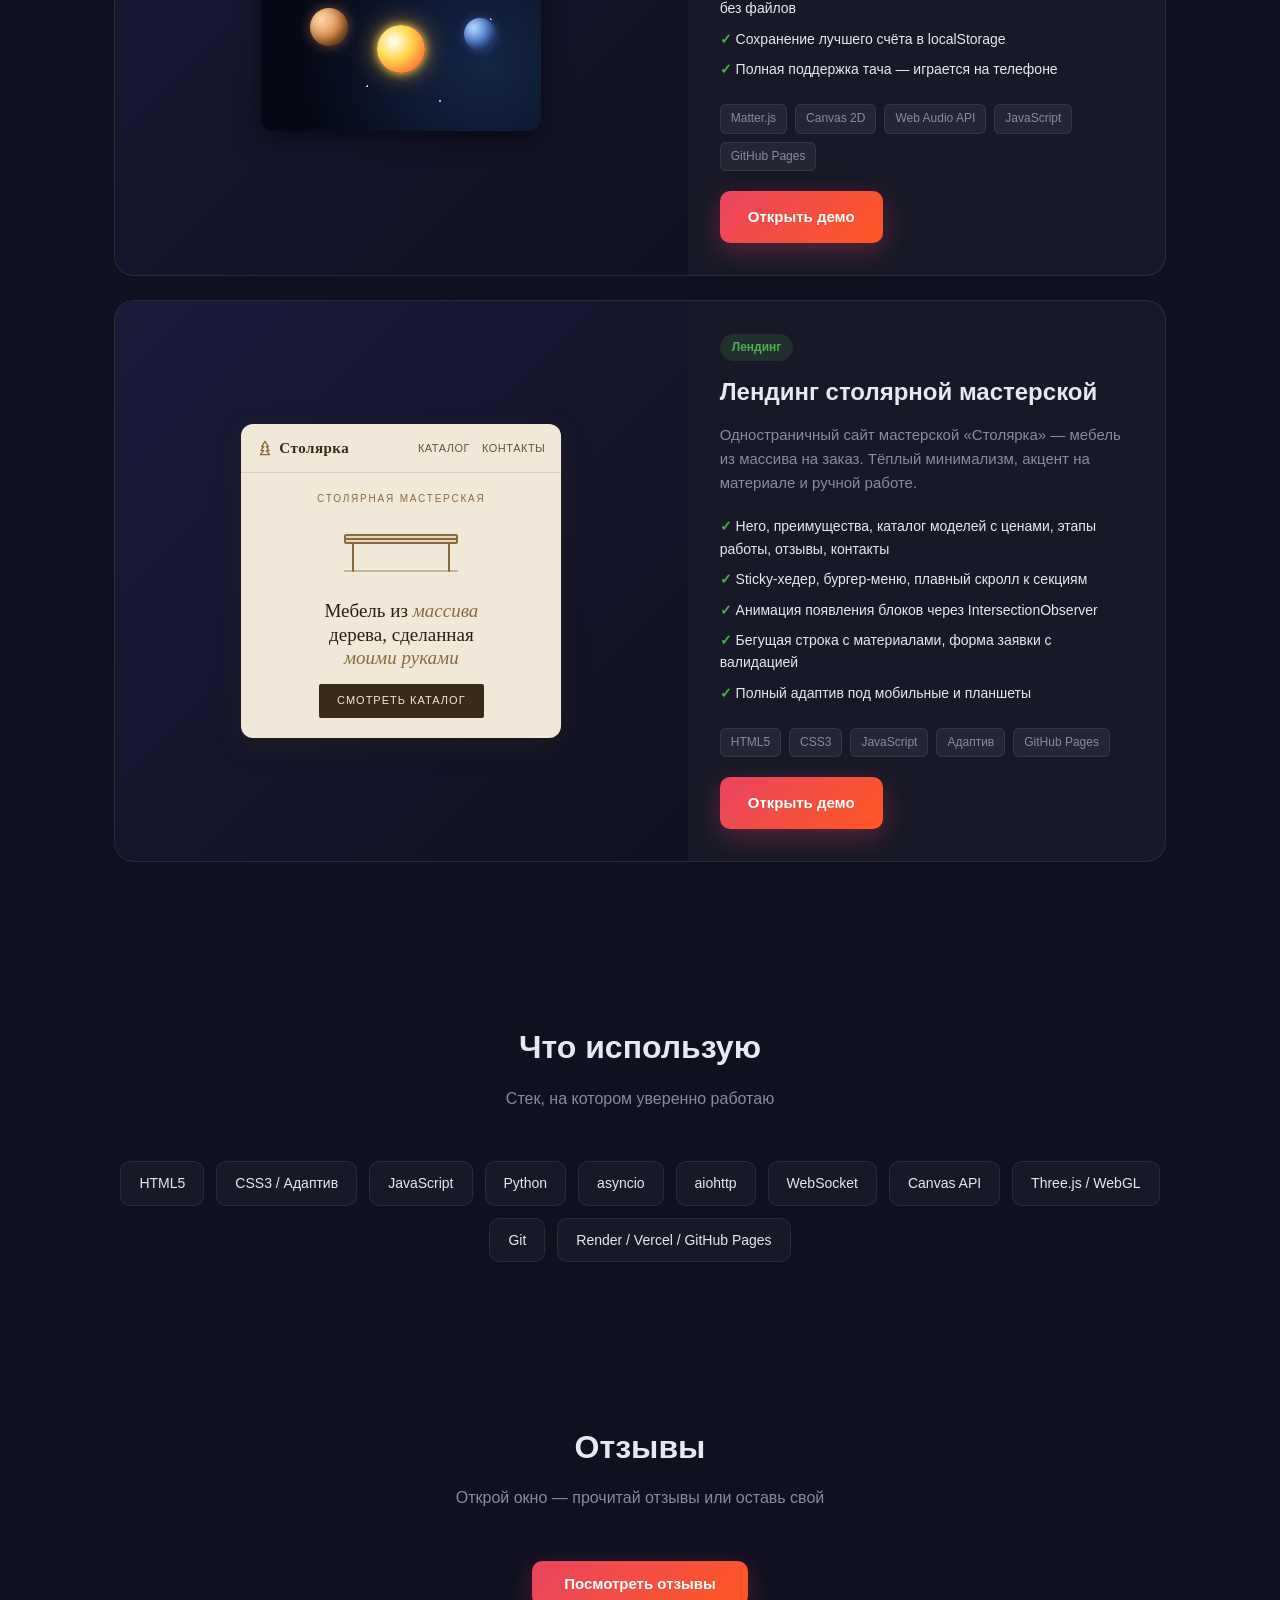
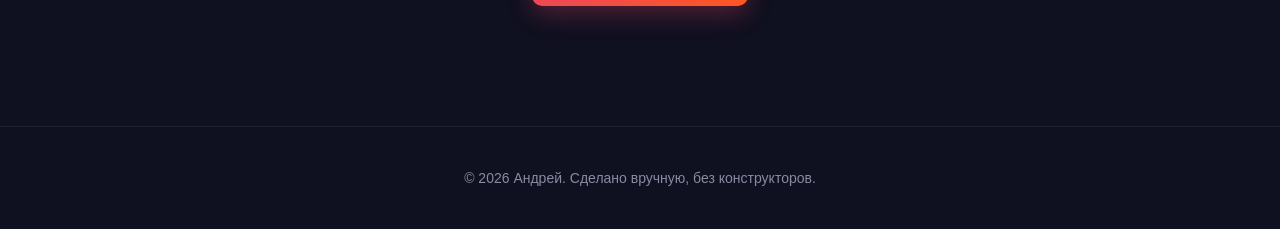
==== commit bf51b3a4: "Добавил проект VSQR — лендинг 3D-печати в портфолио" ====
--- a/index.html
+++ b/index.html
@@ -861,6 +861,95 @@
     font-weight: 500;
   }
 
+  /* VSQR MOCK */
+  .vsqr-mock {
+    width: 100%;
+    max-width: 320px;
+    background: #0a0a0a;
+    border-radius: 12px;
+    overflow: hidden;
+    box-shadow: 0 8px 24px rgba(0, 0, 0, 0.5);
+    color: #f5f5f7;
+    font-family: -apple-system, sans-serif;
+  }
+
+  .vsqr-mock-head {
+    padding: 10px 14px;
+    display: flex;
+    justify-content: space-between;
+    align-items: center;
+    border-bottom: 1px solid rgba(255, 255, 255, 0.08);
+  }
+
+  .vsqr-mock-logo {
+    font-weight: 800;
+    font-size: 14px;
+    letter-spacing: 2px;
+    background: linear-gradient(135deg, #ffd84a, #ff8a3a);
+    -webkit-background-clip: text;
+    background-clip: text;
+    -webkit-text-fill-color: transparent;
+  }
+
+  .vsqr-mock-nav {
+    display: flex;
+    gap: 10px;
+    font-size: 10px;
+    color: #999;
+    text-transform: uppercase;
+    letter-spacing: 0.5px;
+  }
+
+  .vsqr-mock-hero {
+    padding: 16px 14px 12px;
+    text-align: center;
+  }
+
+  .vsqr-mock-hero h4 {
+    font-size: 16px;
+    font-weight: 700;
+    margin-bottom: 6px;
+    background: linear-gradient(135deg, #ffd84a, #ff8a3a);
+    -webkit-background-clip: text;
+    background-clip: text;
+    -webkit-text-fill-color: transparent;
+  }
+
+  .vsqr-mock-materials {
+    font-size: 10px;
+    color: #999;
+    letter-spacing: 1px;
+  }
+
+  .vsqr-mock-grid {
+    display: grid;
+    grid-template-columns: repeat(3, 1fr);
+    gap: 8px;
+    padding: 0 14px 12px;
+  }
+
+  .vsqr-mock-card {
+    aspect-ratio: 1;
+    background: linear-gradient(135deg, #1a1a1a, #2a2a2a);
+    border: 1px solid rgba(255, 255, 255, 0.06);
+    border-radius: 6px;
+    display: flex;
+    align-items: center;
+    justify-content: center;
+    font-size: 18px;
+  }
+
+  .vsqr-mock-tg {
+    margin: 0 14px 14px;
+    padding: 8px;
+    background: linear-gradient(135deg, #2aabee, #229ed9);
+    border-radius: 999px;
+    text-align: center;
+    font-size: 11px;
+    font-weight: 600;
+    color: white;
+  }
+
   .project-info {
     padding: 32px;
   }
@@ -1332,6 +1421,56 @@
     <p class="section-sub">Проекты, которые я делал с нуля — от архитектуры до деплоя</p>
 
     <div class="projects">
+      <div class="project">
+        <div class="project-preview">
+          <div class="vsqr-mock">
+            <div class="vsqr-mock-head">
+              <div class="vsqr-mock-logo">VSQR</div>
+              <div class="vsqr-mock-nav">
+                <span>Каталог</span>
+                <span>Галерея</span>
+              </div>
+            </div>
+            <div class="vsqr-mock-hero">
+              <h4>3D-печать на заказ</h4>
+              <div class="vsqr-mock-materials">PLA · PETG · НЕЙЛОН</div>
+            </div>
+            <div class="vsqr-mock-grid">
+              <div class="vsqr-mock-card">🎲</div>
+              <div class="vsqr-mock-card">🦖</div>
+              <div class="vsqr-mock-card">🔧</div>
+            </div>
+            <div class="vsqr-mock-tg">✈️ Написать в Telegram</div>
+          </div>
+        </div>
+
+        <div class="project-info">
+          <span class="project-tag">Лендинг</span>
+          <h3>Магазин 3D-печати VSQR</h3>
+          <p class="project-desc">Одностраничный сайт мастерской 3D-печати — каталог изделий, галерея работ, форма заказа через Telegram. Тёмный минимализм с акцентом на материалы и портфолио.</p>
+
+          <ul class="project-features">
+            <li>Hero, каталог популярных изделий, галерея с слайдером (стрелки, точки, счётчик)</li>
+            <li>Блок материалов: PLA, PETG, резина, нейлон с описанием свойств</li>
+            <li>Адаптив под мобильные с поддержкой свайпов в слайдере</li>
+            <li>Заказ напрямую в Telegram — без формы и бэкенда</li>
+            <li>Появление секций при скролле через IntersectionObserver</li>
+          </ul>
+
+          <div class="project-stack">
+            <span class="stack-tag">HTML5</span>
+            <span class="stack-tag">CSS3</span>
+            <span class="stack-tag">JavaScript</span>
+            <span class="stack-tag">Адаптив</span>
+            <span class="stack-tag">GitHub Pages</span>
+          </div>
+
+          <div class="project-actions">
+            <a href="https://andrewshpik.github.io/vsqr_shop/" class="btn btn-primary" target="_blank" rel="noopener noreferrer">Открыть демо</a>
+          </div>
+        </div>
+      </div>
+
       <div class="project">
         <div class="project-preview">
           <div class="chat-mock">
